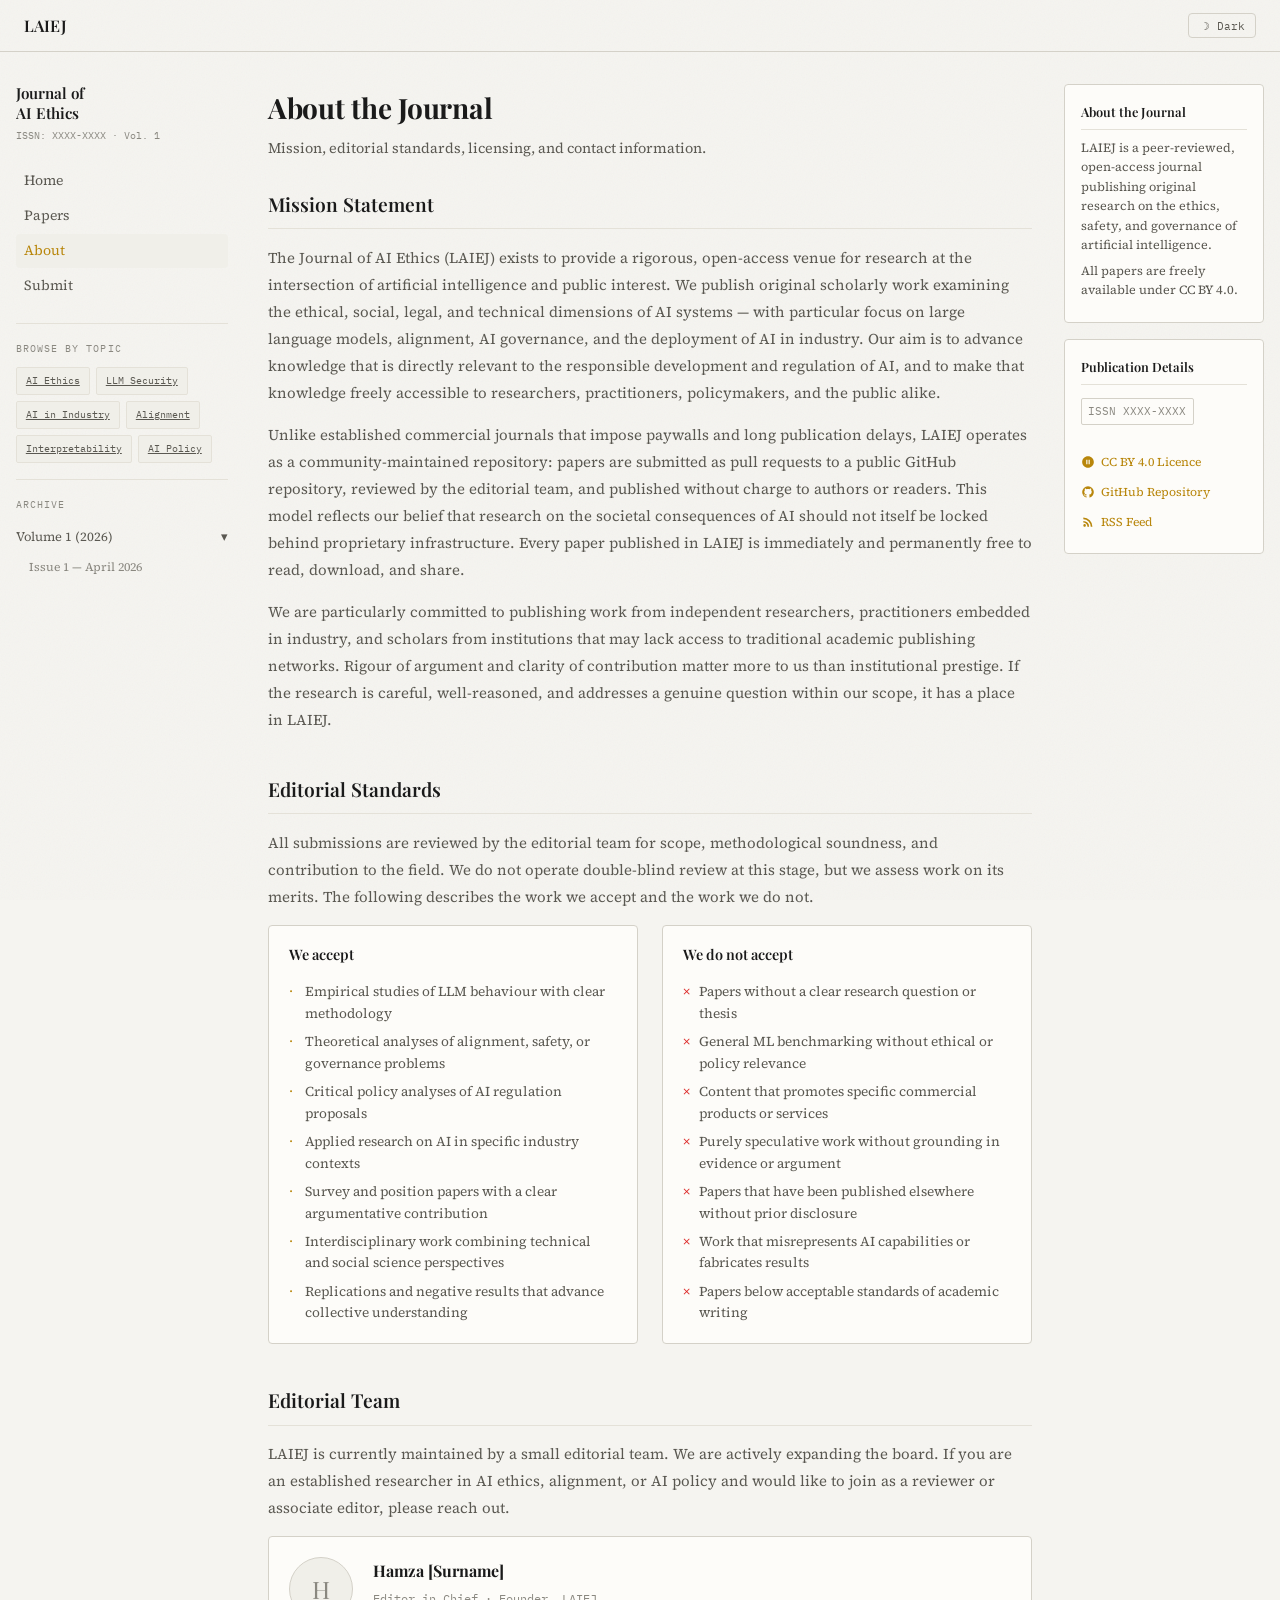
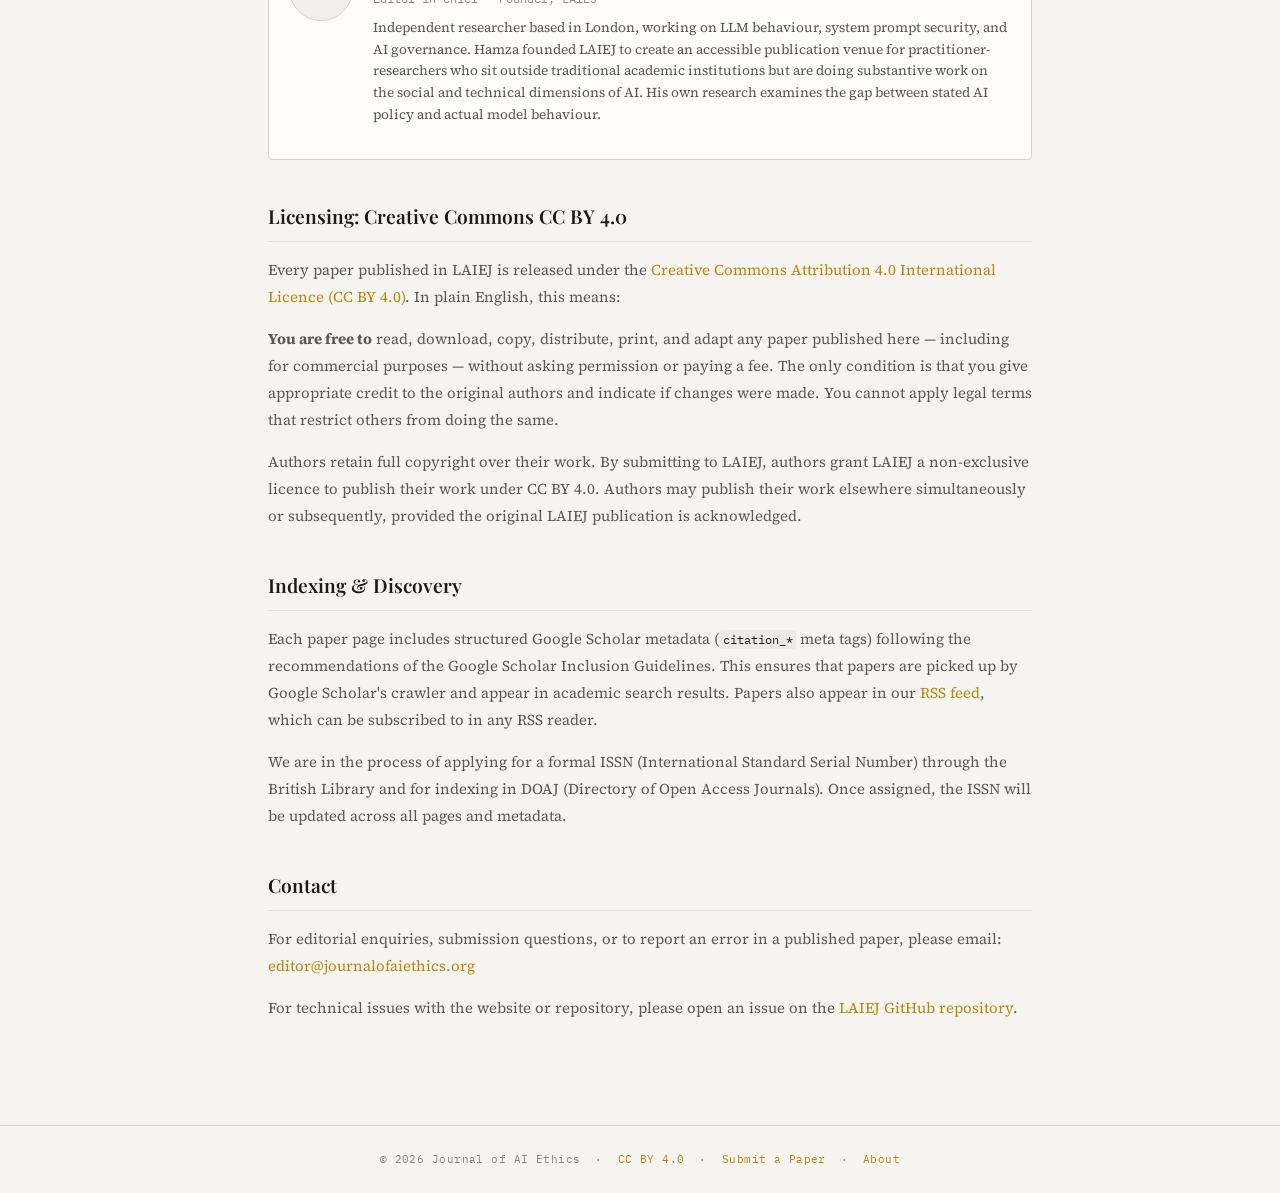
==== about.html @ b65eef6d "Launch Journal of AI Ethics static site Complete static website for the Journal of AI Ethics (JAIE) " ====
<!DOCTYPE html>
<html lang="en" data-theme="light">
<head>
  <meta charset="UTF-8">
  <meta name="viewport" content="width=device-width, initial-scale=1.0">
  <title>About — Journal of AI Ethics</title>
  <meta name="description" content="About the Journal of AI Ethics — mission, editorial standards, licensing, and how to contact us.">
  <meta name="robots" content="index, follow">
  <link rel="alternate" type="application/rss+xml" title="Journal of AI Ethics RSS Feed" href="feed.xml">
  <link rel="canonical" href="https://journalofaiethics.org/about.html">
  <link rel="stylesheet" href="styles.css">
  <script src="theme.js"></script>
</head>
<body>

  <!-- Top Navigation -->
  <nav class="top-nav" role="navigation" aria-label="Main navigation">
    <a href="index.html" class="top-nav__brand">LAIEJ</a>
    <div class="top-nav__actions">
      <button id="theme-toggle" class="btn-theme" aria-label="Switch theme">☽ Dark</button>
      <button id="hamburger-btn" class="btn-hamburger" aria-label="Open navigation" aria-expanded="false">☰</button>
    </div>
  </nav>

  <div id="sidebar-overlay" class="sidebar-overlay" aria-hidden="true"></div>

  <div class="site-wrapper">
    <div class="page-layout">

      <!-- Left Sidebar -->
      <aside id="left-sidebar" class="left-sidebar" aria-label="Journal navigation">
        <div class="sidebar-logo">
          <a href="index.html" class="sidebar-logo__name">Journal of<br>AI Ethics</a>
          <span class="sidebar-logo__sub">ISSN: XXXX-XXXX · Vol. 1</span>
        </div>

        <nav aria-label="Site pages">
          <ul class="sidebar-nav">
            <li><a href="index.html">Home</a></li>
            <li><a href="papers.html">Papers</a></li>
            <li><a href="about.html" class="active">About</a></li>
            <li><a href="submit.html">Submit</a></li>
          </ul>
        </nav>

        <hr class="sidebar-divider">

        <p class="sidebar-section-title">Browse by Topic</p>
        <div class="topic-tags">
          <a href="papers.html?tag=AI+Ethics" class="tag-btn">AI Ethics</a>
          <a href="papers.html?tag=LLM+Security" class="tag-btn">LLM Security</a>
          <a href="papers.html?tag=AI+in+Industry" class="tag-btn">AI in Industry</a>
          <a href="papers.html?tag=Alignment" class="tag-btn">Alignment</a>
          <a href="papers.html?tag=Interpretability" class="tag-btn">Interpretability</a>
          <a href="papers.html?tag=AI+Policy" class="tag-btn">AI Policy</a>
        </div>

        <hr class="sidebar-divider">

        <p class="sidebar-section-title">Archive</p>
        <ul class="archive-list">
          <li>
            <span class="archive-list__vol">Volume 1 (2026) <span>▾</span></span>
            <ul class="archive-list__issues">
              <li><a href="papers.html">Issue 1 — April 2026</a></li>
            </ul>
          </li>
        </ul>
      </aside>

      <!-- Main Content -->
      <main class="main-content" id="main-content">

        <h1 class="page-title">About the Journal</h1>
        <p class="page-subtitle">Mission, editorial standards, licensing, and contact information.</p>

        <!-- Mission -->
        <section class="about-section" aria-labelledby="mission-heading">
          <h2 id="mission-heading">Mission Statement</h2>
          <p>
            The Journal of AI Ethics (LAIEJ) exists to provide a rigorous, open-access venue for research at the intersection of artificial intelligence and public interest. We publish original scholarly work examining the ethical, social, legal, and technical dimensions of AI systems — with particular focus on large language models, alignment, AI governance, and the deployment of AI in industry. Our aim is to advance knowledge that is directly relevant to the responsible development and regulation of AI, and to make that knowledge freely accessible to researchers, practitioners, policymakers, and the public alike.
          </p>
          <p>
            Unlike established commercial journals that impose paywalls and long publication delays, LAIEJ operates as a community-maintained repository: papers are submitted as pull requests to a public GitHub repository, reviewed by the editorial team, and published without charge to authors or readers. This model reflects our belief that research on the societal consequences of AI should not itself be locked behind proprietary infrastructure. Every paper published in LAIEJ is immediately and permanently free to read, download, and share.
          </p>
          <p>
            We are particularly committed to publishing work from independent researchers, practitioners embedded in industry, and scholars from institutions that may lack access to traditional academic publishing networks. Rigour of argument and clarity of contribution matter more to us than institutional prestige. If the research is careful, well-reasoned, and addresses a genuine question within our scope, it has a place in LAIEJ.
          </p>
        </section>

        <!-- Editorial Standards -->
        <section class="about-section" aria-labelledby="standards-heading">
          <h2 id="standards-heading">Editorial Standards</h2>
          <p>All submissions are reviewed by the editorial team for scope, methodological soundness, and contribution to the field. We do not operate double-blind review at this stage, but we assess work on its merits. The following describes the work we accept and the work we do not.</p>
          <div class="two-columns">
            <div class="column-panel">
              <h3>We accept</h3>
              <ul>
                <li>Empirical studies of LLM behaviour with clear methodology</li>
                <li>Theoretical analyses of alignment, safety, or governance problems</li>
                <li>Critical policy analyses of AI regulation proposals</li>
                <li>Applied research on AI in specific industry contexts</li>
                <li>Survey and position papers with a clear argumentative contribution</li>
                <li>Interdisciplinary work combining technical and social science perspectives</li>
                <li>Replications and negative results that advance collective understanding</li>
              </ul>
            </div>
            <div class="column-panel column-panel--reject">
              <h3>We do not accept</h3>
              <ul>
                <li>Papers without a clear research question or thesis</li>
                <li>General ML benchmarking without ethical or policy relevance</li>
                <li>Content that promotes specific commercial products or services</li>
                <li>Purely speculative work without grounding in evidence or argument</li>
                <li>Papers that have been published elsewhere without prior disclosure</li>
                <li>Work that misrepresents AI capabilities or fabricates results</li>
                <li>Papers below acceptable standards of academic writing</li>
              </ul>
            </div>
          </div>
        </section>

        <!-- Editor in Chief -->
        <section class="about-section" aria-labelledby="editor-heading">
          <h2 id="editor-heading">Editorial Team</h2>
          <p>LAIEJ is currently maintained by a small editorial team. We are actively expanding the board. If you are an established researcher in AI ethics, alignment, or AI policy and would like to join as a reviewer or associate editor, please reach out.</p>
          <div class="editor-card">
            <div class="editor-avatar" aria-hidden="true">H</div>
            <div class="editor-info">
              <h3>Hamza [Surname]</h3>
              <div class="editor-title">Editor in Chief · Founder, LAIEJ</div>
              <p>
                Independent researcher based in London, working on LLM behaviour, system prompt security, and AI governance. Hamza founded LAIEJ to create an accessible publication venue for practitioner-researchers who sit outside traditional academic institutions but are doing substantive work on the social and technical dimensions of AI. His own research examines the gap between stated AI policy and actual model behaviour.
              </p>
            </div>
          </div>
        </section>

        <!-- Licensing -->
        <section class="about-section" aria-labelledby="license-heading">
          <h2 id="license-heading">Licensing: Creative Commons CC BY 4.0</h2>
          <p>
            Every paper published in LAIEJ is released under the <a href="https://creativecommons.org/licenses/by/4.0/" target="_blank" rel="noopener">Creative Commons Attribution 4.0 International Licence (CC BY 4.0)</a>. In plain English, this means:
          </p>
          <p>
            <strong>You are free to</strong> read, download, copy, distribute, print, and adapt any paper published here — including for commercial purposes — without asking permission or paying a fee. The only condition is that you give appropriate credit to the original authors and indicate if changes were made. You cannot apply legal terms that restrict others from doing the same.
          </p>
          <p>
            Authors retain full copyright over their work. By submitting to LAIEJ, authors grant LAIEJ a non-exclusive licence to publish their work under CC BY 4.0. Authors may publish their work elsewhere simultaneously or subsequently, provided the original LAIEJ publication is acknowledged.
          </p>
        </section>

        <!-- Indexing -->
        <section class="about-section" aria-labelledby="indexing-heading">
          <h2 id="indexing-heading">Indexing &amp; Discovery</h2>
          <p>
            Each paper page includes structured Google Scholar metadata (<code>citation_*</code> meta tags) following the recommendations of the Google Scholar Inclusion Guidelines. This ensures that papers are picked up by Google Scholar's crawler and appear in academic search results. Papers also appear in our <a href="feed.xml">RSS feed</a>, which can be subscribed to in any RSS reader.
          </p>
          <p>
            We are in the process of applying for a formal ISSN (International Standard Serial Number) through the British Library and for indexing in DOAJ (Directory of Open Access Journals). Once assigned, the ISSN will be updated across all pages and metadata.
          </p>
        </section>

        <!-- Contact -->
        <section class="about-section" aria-labelledby="contact-heading">
          <h2 id="contact-heading">Contact</h2>
          <p>
            For editorial enquiries, submission questions, or to report an error in a published paper, please email:
            <a href="mailto:editor@journalofaiethics.org">editor@journalofaiethics.org</a>
          </p>
          <p>
            For technical issues with the website or repository, please open an issue on the
            <a href="#" target="_blank" rel="noopener">LAIEJ GitHub repository</a>.
          </p>
        </section>

      </main>

      <!-- Right Sidebar -->
      <aside class="right-sidebar" aria-label="Journal information">

        <div class="sidebar-widget">
          <h2 class="sidebar-widget__title">About the Journal</h2>
          <p>LAIEJ is a peer-reviewed, open-access journal publishing original research on the ethics, safety, and governance of artificial intelligence.</p>
          <p>All papers are freely available under CC BY 4.0.</p>
        </div>

        <div class="sidebar-widget">
          <h2 class="sidebar-widget__title">Publication Details</h2>
          <span class="issn-badge">ISSN XXXX-XXXX</span>
          <br><br>
          <a href="https://creativecommons.org/licenses/by/4.0/" class="license-badge" target="_blank" rel="noopener">
            <svg width="14" height="14" viewBox="0 0 24 24" fill="currentColor" aria-hidden="true"><path d="M12 2C6.48 2 2 6.48 2 12s4.48 10 10 10 10-4.48 10-10S17.52 2 12 2zm-1 14H9V8h2v8zm4 0h-2V8h2v8z"/></svg>
            CC BY 4.0 Licence
          </a>
          <a href="#" class="github-link" target="_blank" rel="noopener">
            <svg width="14" height="14" viewBox="0 0 24 24" fill="currentColor" aria-hidden="true"><path d="M12 2A10 10 0 0 0 2 12c0 4.42 2.87 8.17 6.84 9.5.5.08.66-.23.66-.5v-1.69c-2.77.6-3.36-1.34-3.36-1.34-.46-1.16-1.11-1.47-1.11-1.47-.91-.62.07-.6.07-.6 1 .07 1.53 1.03 1.53 1.03.87 1.52 2.34 1.07 2.91.83.09-.65.35-1.09.63-1.34-2.22-.25-4.55-1.11-4.55-4.92 0-1.11.38-2 1.03-2.71-.1-.25-.45-1.29.1-2.64 0 0 .84-.27 2.75 1.02.79-.22 1.65-.33 2.5-.33.85 0 1.71.11 2.5.33 1.91-1.29 2.75-1.02 2.75-1.02.55 1.35.2 2.39.1 2.64.65.71 1.03 1.6 1.03 2.71 0 3.82-2.34 4.66-4.57 4.91.36.31.69.92.69 1.85V21c0 .27.16.59.67.5C19.14 20.16 22 16.42 22 12A10 10 0 0 0 12 2z"/></svg>
            GitHub Repository
          </a>
          <a href="feed.xml" class="rss-link">
            <svg width="14" height="14" viewBox="0 0 24 24" fill="currentColor" aria-hidden="true"><path d="M6.18 15.64a2.18 2.18 0 0 1 2.18 2.18C8.36 19.01 7.38 20 6.18 20C4.98 20 4 19.01 4 17.82a2.18 2.18 0 0 1 2.18-2.18M4 4.44A15.56 15.56 0 0 1 19.56 20h-2.83A12.73 12.73 0 0 0 4 7.27V4.44m0 5.66a9.9 9.9 0 0 1 9.9 9.9h-2.83A7.07 7.07 0 0 0 4 12.93V10.1z"/></svg>
            RSS Feed
          </a>
        </div>

      </aside>

    </div><!-- .page-layout -->
  </div><!-- .site-wrapper -->

  <footer class="site-footer">
    <div class="site-wrapper">
      &copy; 2026 Journal of AI Ethics &nbsp;·&nbsp;
      <a href="https://creativecommons.org/licenses/by/4.0/" target="_blank" rel="noopener">CC BY 4.0</a>
      &nbsp;·&nbsp;
      <a href="submit.html">Submit a Paper</a>
      &nbsp;·&nbsp;
      <a href="about.html">About</a>
    </div>
  </footer>

</body>
</html>
---- styles.css ----
/* ============================================================
   Journal of AI Ethics — styles.css
   ============================================================ */

/* --- Google Fonts --- */
@import url('https://fonts.googleapis.com/css2?family=Playfair+Display:ital,wght@0,400;0,600;0,700;1,400;1,600&family=Source+Serif+4:ital,opsz,wght@0,8..60,300;0,8..60,400;0,8..60,600;1,8..60,300;1,8..60,400&family=IBM+Plex+Mono:ital,wght@0,300;0,400;0,500;1,300&display=swap');

/* --- CSS Custom Properties --- */
:root {
  /* Light mode (default) */
  --bg:           #F5F4F0;
  --bg-card:      #FDFCF9;
  --bg-sidebar:   #F0EFE9;
  --bg-abstract:  #EDEBE4;
  --bg-code:      #ECEAE2;
  --text:         #1A1A1A;
  --text-muted:   #5A5851;
  --text-faint:   #8A8880;
  --border:       #D4D1C8;
  --border-light: #E4E1D8;
  --accent:       #B8860B;
  --accent-hover: #9A7009;
  --link:         #B8860B;
  --shadow:       rgba(0,0,0,0.07);

  /* Tag colours */
  --tag-ethics:          #92400E;
  --tag-ethics-bg:       #FEF3C7;
  --tag-security:        #1E40AF;
  --tag-security-bg:     #DBEAFE;
  --tag-alignment:       #5B21B6;
  --tag-alignment-bg:    #EDE9FE;
  --tag-industry:        #065F46;
  --tag-industry-bg:     #D1FAE5;
  --tag-interp:          #14532D;
  --tag-interp-bg:       #DCFCE7;
  --tag-policy:          #881337;
  --tag-policy-bg:       #FFE4E6;

  /* Layout */
  --sidebar-left:  220px;
  --sidebar-right: 200px;
  --gap:           2rem;
  --content-max:   760px;
  --radius:        4px;

  /* Typography */
  --font-serif:  'Source Serif 4', Georgia, 'Times New Roman', serif;
  --font-display: 'Playfair Display', Georgia, serif;
  --font-mono:   'IBM Plex Mono', 'Courier New', monospace;

  /* Noise texture (SVG data URI) */
  --noise: url("data:image/svg+xml,%3Csvg xmlns='http://www.w3.org/2000/svg' width='200' height='200'%3E%3Cfilter id='n'%3E%3CfeTurbulence type='fractalNoise' baseFrequency='0.75' numOctaves='4' stitchTiles='stitch'/%3E%3C/filter%3E%3Crect width='200' height='200' filter='url(%23n)' opacity='0.04'/%3E%3C/svg%3E");
}

[data-theme="dark"] {
  --bg:           #0B0F1A;
  --bg-card:      #131929;
  --bg-sidebar:   #0E1220;
  --bg-abstract:  #1A2035;
  --bg-code:      #1E2540;
  --text:         #E8E6E0;
  --text-muted:   #9E9C95;
  --text-faint:   #6E6C65;
  --border:       #2A3050;
  --border-light: #1E2540;
  --accent:       #D4A017;
  --accent-hover: #E8B520;
  --link:         #D4A017;
  --shadow:       rgba(0,0,0,0.35);

  --tag-ethics:          #FCD34D;
  --tag-ethics-bg:       #451A03;
  --tag-security:        #93C5FD;
  --tag-security-bg:     #1E3A5F;
  --tag-alignment:       #C4B5FD;
  --tag-alignment-bg:    #2E1065;
  --tag-industry:        #6EE7B7;
  --tag-industry-bg:     #064E3B;
  --tag-interp:          #86EFAC;
  --tag-interp-bg:       #052E16;
  --tag-policy:          #FDA4AF;
  --tag-policy-bg:       #4C0519;

  --noise: url("data:image/svg+xml,%3Csvg xmlns='http://www.w3.org/2000/svg' width='200' height='200'%3E%3Cfilter id='n'%3E%3CfeTurbulence type='fractalNoise' baseFrequency='0.75' numOctaves='4' stitchTiles='stitch'/%3E%3C/filter%3E%3Crect width='200' height='200' filter='url(%23n)' opacity='0.03'/%3E%3C/svg%3E");
}

/* --- Reset & Base --- */
*, *::before, *::after { box-sizing: border-box; margin: 0; padding: 0; }

html {
  font-size: 16px;
  scroll-behavior: smooth;
  -webkit-text-size-adjust: 100%;
}

body {
  font-family: var(--font-serif);
  background-color: var(--bg);
  background-image: var(--noise);
  background-attachment: fixed;
  color: var(--text);
  line-height: 1.7;
  min-height: 100vh;
  transition: background-color 0.25s ease, color 0.25s ease;
}

/* --- Top Navigation Bar --- */
.top-nav {
  position: sticky;
  top: 0;
  z-index: 100;
  background: var(--bg);
  background-image: var(--noise);
  border-bottom: 1px solid var(--border);
  padding: 0 1.5rem;
  height: 52px;
  display: flex;
  align-items: center;
  justify-content: space-between;
  gap: 1rem;
}

.top-nav__brand {
  font-family: var(--font-display);
  font-size: 1rem;
  font-weight: 600;
  letter-spacing: 0.01em;
  color: var(--text);
  text-decoration: none;
  white-space: nowrap;
}

.top-nav__actions {
  display: flex;
  align-items: center;
  gap: 0.75rem;
}

.btn-theme {
  font-family: var(--font-mono);
  font-size: 0.7rem;
  color: var(--text-muted);
  background: none;
  border: 1px solid var(--border);
  border-radius: var(--radius);
  padding: 0.3rem 0.65rem;
  cursor: pointer;
  transition: color 0.2s, border-color 0.2s;
  white-space: nowrap;
}
.btn-theme:hover { color: var(--accent); border-color: var(--accent); }

.btn-hamburger {
  display: none;
  background: none;
  border: 1px solid var(--border);
  border-radius: var(--radius);
  padding: 0.3rem 0.55rem;
  cursor: pointer;
  color: var(--text-muted);
  font-size: 1rem;
  line-height: 1;
}
.btn-hamburger:hover { color: var(--accent); border-color: var(--accent); }

/* --- Page Layout --- */
.site-wrapper {
  max-width: 1280px;
  margin: 0 auto;
  padding: 0 1rem;
}

.page-layout {
  display: grid;
  grid-template-columns: var(--sidebar-left) 1fr var(--sidebar-right);
  grid-template-areas: "left-sidebar main right-sidebar";
  gap: var(--gap);
  padding: 2rem 0 4rem;
  align-items: start;
}

/* --- Left Sidebar --- */
.left-sidebar {
  grid-area: left-sidebar;
  position: sticky;
  top: 72px;
  max-height: calc(100vh - 80px);
  overflow-y: auto;
  padding-right: 0.5rem;
  scrollbar-width: thin;
  scrollbar-color: var(--border) transparent;
}

.sidebar-logo {
  margin-bottom: 1.25rem;
}
.sidebar-logo__name {
  font-family: var(--font-display);
  font-size: 0.95rem;
  font-weight: 600;
  line-height: 1.3;
  color: var(--text);
  text-decoration: none;
  display: block;
}
.sidebar-logo__name:hover { color: var(--accent); }
.sidebar-logo__sub {
  font-family: var(--font-mono);
  font-size: 0.65rem;
  color: var(--text-faint);
  margin-top: 0.2rem;
  display: block;
}

.sidebar-nav {
  list-style: none;
  margin-bottom: 1.25rem;
}
.sidebar-nav li + li { margin-top: 0.1rem; }
.sidebar-nav a {
  display: block;
  font-family: var(--font-serif);
  font-size: 0.875rem;
  color: var(--text-muted);
  text-decoration: none;
  padding: 0.3rem 0.5rem;
  border-radius: var(--radius);
  transition: background 0.15s, color 0.15s;
}
.sidebar-nav a:hover,
.sidebar-nav a.active {
  background: var(--bg-sidebar);
  color: var(--accent);
}

.sidebar-divider {
  border: none;
  border-top: 1px solid var(--border-light);
  margin: 1rem 0;
}

.sidebar-section-title {
  font-family: var(--font-mono);
  font-size: 0.65rem;
  letter-spacing: 0.1em;
  text-transform: uppercase;
  color: var(--text-faint);
  margin-bottom: 0.6rem;
}

.topic-tags {
  display: flex;
  flex-wrap: wrap;
  gap: 0.4rem;
  margin-bottom: 0.5rem;
}

.tag-btn {
  font-family: var(--font-mono);
  font-size: 0.65rem;
  padding: 0.25rem 0.55rem;
  border-radius: 2px;
  border: none;
  cursor: pointer;
  font-weight: 400;
  transition: opacity 0.15s, transform 0.1s;
  background: var(--bg-sidebar);
  color: var(--text-muted);
  border: 1px solid var(--border-light);
}
.tag-btn:hover { opacity: 0.8; }
.tag-btn.active { border-color: var(--accent); color: var(--accent); background: transparent; }

.archive-list {
  list-style: none;
  font-size: 0.8rem;
}
.archive-list li + li { margin-top: 0.3rem; }
.archive-list__vol {
  font-family: var(--font-serif);
  color: var(--text-muted);
  font-size: 0.8rem;
  cursor: pointer;
  display: flex;
  justify-content: space-between;
  align-items: center;
  padding: 0.2rem 0;
}
.archive-list__vol:hover { color: var(--accent); }
.archive-list__issues {
  list-style: none;
  padding-left: 0.8rem;
  margin-top: 0.3rem;
}
.archive-list__issues a {
  font-size: 0.75rem;
  color: var(--text-faint);
  text-decoration: none;
}
.archive-list__issues a:hover { color: var(--accent); }

/* --- Main Content --- */
.main-content {
  grid-area: main;
  min-width: 0;
}

/* --- Right Sidebar --- */
.right-sidebar {
  grid-area: right-sidebar;
  position: sticky;
  top: 72px;
  max-height: calc(100vh - 80px);
  overflow-y: auto;
  font-size: 0.8rem;
  scrollbar-width: thin;
}

.sidebar-widget {
  background: var(--bg-card);
  border: 1px solid var(--border);
  border-radius: var(--radius);
  padding: 1rem;
  margin-bottom: 1rem;
}
.sidebar-widget__title {
  font-family: var(--font-display);
  font-size: 0.8rem;
  font-weight: 600;
  color: var(--text);
  margin-bottom: 0.5rem;
  padding-bottom: 0.4rem;
  border-bottom: 1px solid var(--border-light);
}
.sidebar-widget p {
  color: var(--text-muted);
  line-height: 1.55;
  margin-bottom: 0.4rem;
  font-size: 0.78rem;
}
.sidebar-widget a {
  color: var(--link);
  text-decoration: none;
}
.sidebar-widget a:hover { text-decoration: underline; }

.issn-badge {
  font-family: var(--font-mono);
  font-size: 0.7rem;
  color: var(--text-faint);
  border: 1px solid var(--border);
  border-radius: 2px;
  padding: 0.2rem 0.4rem;
  display: inline-block;
  margin-top: 0.3rem;
}

.license-badge,
.github-link,
.rss-link {
  display: flex;
  align-items: center;
  gap: 0.4rem;
  font-size: 0.75rem;
  color: var(--text-muted);
  text-decoration: none;
  padding: 0.3rem 0;
  transition: color 0.15s;
}
.license-badge:hover,
.github-link:hover,
.rss-link:hover { color: var(--accent); }

/* --- Masthead --- */
.masthead {
  text-align: center;
  padding: 2.5rem 0 2rem;
  border-bottom: 1px solid var(--border);
  margin-bottom: 2rem;
}
.masthead__title {
  font-family: var(--font-display);
  font-size: clamp(1.8rem, 4vw, 2.8rem);
  font-weight: 700;
  letter-spacing: -0.01em;
  line-height: 1.15;
  color: var(--text);
  margin-bottom: 0.5rem;
}
.masthead__subtitle {
  font-family: var(--font-mono);
  font-size: 0.75rem;
  color: var(--text-faint);
  letter-spacing: 0.06em;
  margin-bottom: 0.75rem;
}
.masthead__rule {
  border: none;
  border-top: 1.5px solid var(--border);
  width: 80px;
  margin: 0.75rem auto 0;
}
.masthead__meta {
  font-family: var(--font-mono);
  font-size: 0.7rem;
  color: var(--text-faint);
  letter-spacing: 0.08em;
  text-transform: uppercase;
}

/* --- Tabs --- */
.tabs {
  display: flex;
  gap: 0;
  border-bottom: 1px solid var(--border);
  margin-bottom: 1.75rem;
}
.tab-btn {
  font-family: var(--font-serif);
  font-size: 0.875rem;
  color: var(--text-muted);
  background: none;
  border: none;
  border-bottom: 2px solid transparent;
  padding: 0.6rem 1.1rem;
  cursor: pointer;
  margin-bottom: -1px;
  transition: color 0.15s, border-color 0.15s;
}
.tab-btn:hover { color: var(--text); }
.tab-btn.active {
  color: var(--accent);
  border-bottom-color: var(--accent);
  font-weight: 600;
}

.tab-panel { display: none; }
.tab-panel.active { display: block; }

/* --- Paper Card --- */
.paper-card {
  background: var(--bg-card);
  border: 1px solid var(--border);
  border-radius: var(--radius);
  padding: 1.25rem 1.4rem 1.25rem 1.25rem;
  margin-bottom: 1.25rem;
  border-left-width: 3px;
  transition: box-shadow 0.2s, transform 0.15s;
  position: relative;
}
.paper-card:hover {
  box-shadow: 0 3px 16px var(--shadow);
  transform: translateY(-1px);
}

/* Left border colours per primary tag */
.paper-card[data-primary-tag="LLM Security"] { border-left-color: var(--tag-security); }
.paper-card[data-primary-tag="AI Ethics"]    { border-left-color: var(--tag-ethics); }
.paper-card[data-primary-tag="Alignment"]    { border-left-color: var(--tag-alignment); }
.paper-card[data-primary-tag="AI in Industry"] { border-left-color: var(--tag-industry); }
.paper-card[data-primary-tag="Interpretability"] { border-left-color: var(--tag-interp); }
.paper-card[data-primary-tag="AI Policy"]    { border-left-color: var(--tag-policy); }

.paper-card__ref {
  font-family: var(--font-mono);
  font-size: 0.65rem;
  color: var(--text-faint);
  letter-spacing: 0.04em;
  margin-bottom: 0.35rem;
}
.paper-card__title {
  font-family: var(--font-display);
  font-size: 1.125rem;
  font-weight: 600;
  line-height: 1.3;
  margin-bottom: 0.35rem;
}
.paper-card__title a {
  color: var(--text);
  text-decoration: none;
}
.paper-card__title a:hover { color: var(--accent); }

.paper-card__byline {
  font-size: 0.8rem;
  color: var(--text-muted);
  margin-bottom: 0.6rem;
}
.paper-card__byline span + span::before {
  content: " · ";
  color: var(--text-faint);
}

.paper-card__abstract {
  font-size: 0.875rem;
  color: var(--text-muted);
  line-height: 1.6;
  margin-bottom: 0.75rem;
  display: -webkit-box;
  -webkit-line-clamp: 3;
  -webkit-box-orient: vertical;
  overflow: hidden;
}

.paper-card__tags {
  display: flex;
  flex-wrap: wrap;
  gap: 0.35rem;
  margin-bottom: 0.75rem;
}

.paper-card__footer {
  display: flex;
  justify-content: space-between;
  align-items: center;
  border-top: 1px solid var(--border-light);
  padding-top: 0.6rem;
  margin-top: 0.1rem;
}
.paper-card__read {
  font-size: 0.8rem;
  color: var(--link);
  text-decoration: none;
  font-family: var(--font-serif);
}
.paper-card__read:hover { text-decoration: underline; }

.paper-card__pdf {
  font-family: var(--font-mono);
  font-size: 0.68rem;
  color: var(--text-faint);
  text-decoration: none;
  letter-spacing: 0.03em;
  transition: color 0.15s;
}
.paper-card__pdf:hover { color: var(--accent); }

/* --- Tag Pills --- */
.tag-pill {
  display: inline-block;
  font-family: var(--font-mono);
  font-size: 0.62rem;
  padding: 0.2rem 0.5rem;
  border-radius: 2px;
  letter-spacing: 0.04em;
  font-weight: 400;
  white-space: nowrap;
}
.tag-pill--ethics       { color: var(--tag-ethics);    background: var(--tag-ethics-bg); }
.tag-pill--llm-security { color: var(--tag-security);  background: var(--tag-security-bg); }
.tag-pill--alignment    { color: var(--tag-alignment); background: var(--tag-alignment-bg); }
.tag-pill--ai-in-industry { color: var(--tag-industry); background: var(--tag-industry-bg); }
.tag-pill--interpretability { color: var(--tag-interp); background: var(--tag-interp-bg); }
.tag-pill--ai-policy    { color: var(--tag-policy);    background: var(--tag-policy-bg); }

/* --- Paper Listing Controls --- */
.papers-controls {
  display: flex;
  flex-wrap: wrap;
  gap: 0.75rem;
  align-items: center;
  margin-bottom: 1.5rem;
}
.search-input {
  flex: 1;
  min-width: 200px;
  font-family: var(--font-mono);
  font-size: 0.8rem;
  background: var(--bg-card);
  border: 1px solid var(--border);
  border-radius: var(--radius);
  padding: 0.45rem 0.75rem;
  color: var(--text);
  outline: none;
  transition: border-color 0.15s;
}
.search-input::placeholder { color: var(--text-faint); }
.search-input:focus { border-color: var(--accent); }

.sort-select {
  font-family: var(--font-mono);
  font-size: 0.75rem;
  background: var(--bg-card);
  border: 1px solid var(--border);
  border-radius: var(--radius);
  padding: 0.45rem 0.65rem;
  color: var(--text-muted);
  cursor: pointer;
  outline: none;
}
.sort-select:focus { border-color: var(--accent); }

.filter-tags {
  display: flex;
  flex-wrap: wrap;
  gap: 0.4rem;
  margin-bottom: 1.25rem;
}

/* --- Paper Page Typography --- */
.paper-page .main-content {
  max-width: var(--content-max);
}

.breadcrumb {
  font-family: var(--font-mono);
  font-size: 0.7rem;
  color: var(--text-faint);
  margin-bottom: 1.5rem;
  display: flex;
  align-items: center;
  gap: 0.4rem;
  flex-wrap: wrap;
}
.breadcrumb a {
  color: var(--link);
  text-decoration: none;
}
.breadcrumb a:hover { text-decoration: underline; }
.breadcrumb__sep { color: var(--text-faint); }

.paper-header { margin-bottom: 2rem; }

.paper-ref {
  font-family: var(--font-mono);
  font-size: 0.72rem;
  color: var(--text-faint);
  letter-spacing: 0.05em;
  margin-bottom: 0.75rem;
  display: block;
}

.paper-title {
  font-family: var(--font-display);
  font-size: clamp(1.5rem, 3.5vw, 2.1rem);
  font-weight: 700;
  line-height: 1.2;
  letter-spacing: -0.01em;
  color: var(--text);
  margin-bottom: 0.9rem;
}

.paper-meta {
  font-size: 0.875rem;
  color: var(--text-muted);
  margin-bottom: 0.9rem;
  display: flex;
  flex-wrap: wrap;
  gap: 0.3rem;
}
.paper-meta span + span::before {
  content: " | ";
  color: var(--text-faint);
}

.paper-actions {
  display: flex;
  gap: 0.75rem;
  flex-wrap: wrap;
  margin-top: 1.1rem;
}

.btn-primary {
  font-family: var(--font-mono);
  font-size: 0.75rem;
  background: var(--accent);
  color: #fff;
  border: none;
  border-radius: var(--radius);
  padding: 0.55rem 1rem;
  cursor: pointer;
  text-decoration: none;
  display: inline-flex;
  align-items: center;
  gap: 0.4rem;
  transition: background 0.15s;
  letter-spacing: 0.03em;
}
.btn-primary:hover { background: var(--accent-hover); }

.btn-secondary {
  font-family: var(--font-mono);
  font-size: 0.75rem;
  background: transparent;
  color: var(--accent);
  border: 1px solid var(--accent);
  border-radius: var(--radius);
  padding: 0.55rem 1rem;
  cursor: pointer;
  display: inline-flex;
  align-items: center;
  gap: 0.4rem;
  transition: background 0.15s, color 0.15s;
  letter-spacing: 0.03em;
  position: relative;
}
.btn-secondary:hover { background: var(--accent); color: #fff; }

.copy-confirm {
  position: absolute;
  top: -26px;
  left: 50%;
  transform: translateX(-50%);
  background: var(--text);
  color: var(--bg);
  font-size: 0.65rem;
  padding: 0.2rem 0.5rem;
  border-radius: 3px;
  white-space: nowrap;
  opacity: 0;
  pointer-events: none;
  transition: opacity 0.2s;
}
.copy-confirm.show { opacity: 1; }

/* --- Abstract Block --- */
.abstract-block {
  background: var(--bg-abstract);
  border-left: 3px solid var(--accent);
  border-radius: 0 var(--radius) var(--radius) 0;
  padding: 1.25rem 1.4rem;
  margin-bottom: 2rem;
}
.abstract-label {
  font-family: var(--font-mono);
  font-size: 0.65rem;
  letter-spacing: 0.14em;
  text-transform: uppercase;
  color: var(--accent);
  margin-bottom: 0.6rem;
  display: block;
  font-variant: small-caps;
}
.abstract-text {
  font-size: 0.9rem;
  line-height: 1.75;
  color: var(--text-muted);
  font-style: italic;
}

.keywords {
  display: flex;
  flex-wrap: wrap;
  gap: 0.4rem;
  margin-top: 0.9rem;
  align-items: center;
}
.keywords__label {
  font-family: var(--font-mono);
  font-size: 0.65rem;
  color: var(--text-faint);
  letter-spacing: 0.06em;
  text-transform: uppercase;
}
.keyword-pill {
  font-family: var(--font-mono);
  font-size: 0.65rem;
  background: var(--bg-code);
  color: var(--text-muted);
  border-radius: 2px;
  padding: 0.18rem 0.5rem;
  border: 1px solid var(--border);
}

/* --- Paper Body --- */
.paper-body {
  font-family: var(--font-serif);
  font-size: 1rem;
  line-height: 1.85;
  color: var(--text);
  text-align: justify;
  hyphens: auto;
  max-width: var(--content-max);
  counter-reset: footnote;
}
.paper-body p {
  margin-bottom: 1.15em;
}
.paper-body p + p {
  text-indent: 1.5em;
}
.paper-body p:first-child,
.paper-body h2 + p,
.paper-body h3 + p { text-indent: 0; }

.paper-body h2 {
  font-family: var(--font-display);
  font-size: 1.25rem;
  font-weight: 600;
  margin: 2rem 0 0.75rem;
  padding-top: 1rem;
  border-top: 1px solid var(--border-light);
  color: var(--text);
}
.paper-body h3 {
  font-family: var(--font-display);
  font-size: 1.05rem;
  font-weight: 600;
  margin: 1.5rem 0 0.5rem;
  color: var(--text);
  font-style: italic;
}
.paper-body blockquote {
  border-left: 2px solid var(--border);
  padding: 0.5rem 1rem;
  color: var(--text-muted);
  font-style: italic;
  margin: 1.25rem 0;
}

figure {
  text-align: center;
  margin: 2rem 0;
}
figcaption {
  font-style: italic;
  font-size: 0.8rem;
  color: var(--text-muted);
  margin-top: 0.5rem;
}

.paper-body table {
  width: 100%;
  border-collapse: collapse;
  font-size: 0.875rem;
  margin: 1.5rem 0;
}
.paper-body th {
  border-bottom: 2px solid var(--border);
  padding: 0.5rem;
  text-align: left;
  font-family: var(--font-display);
  font-size: 0.875rem;
}
.paper-body td {
  border-bottom: 1px solid var(--border-light);
  padding: 0.5rem;
  vertical-align: top;
}

/* Footnotes */
.footnotes-section {
  border-top: 1px solid var(--border);
  padding-top: 1.25rem;
  margin-top: 2.5rem;
}
.footnotes-section ol {
  font-size: 0.8rem;
  color: var(--text-muted);
  padding-left: 1.25rem;
  line-height: 1.55;
}
.footnotes-section li { margin-bottom: 0.4rem; }
sup {
  font-size: 0.65em;
  vertical-align: super;
  line-height: 0;
}
sup a {
  color: var(--link);
  text-decoration: none;
}
sup a:hover { text-decoration: underline; }

/* References */
.references-section {
  margin-top: 2.5rem;
}
.references-section h2 {
  font-family: var(--font-display);
  font-size: 1.1rem;
  font-weight: 600;
  margin-bottom: 1rem;
  padding-bottom: 0.5rem;
  border-bottom: 1px solid var(--border);
}
.reference-list {
  list-style: none;
  counter-reset: ref;
}
.reference-list li {
  display: flex;
  gap: 0.75rem;
  font-size: 0.8rem;
  color: var(--text-muted);
  line-height: 1.55;
  margin-bottom: 0.65rem;
  counter-increment: ref;
}
.reference-list li::before {
  content: "[" counter(ref) "]";
  font-family: var(--font-mono);
  font-size: 0.68rem;
  color: var(--text-faint);
  min-width: 2rem;
  padding-top: 0.1rem;
  flex-shrink: 0;
}

/* --- Citation Box --- */
.citation-box {
  border: 1px solid var(--border);
  border-radius: var(--radius);
  padding: 1.25rem;
  margin-top: 2.5rem;
  background: var(--bg-card);
}
.citation-box__title {
  font-family: var(--font-display);
  font-size: 0.9rem;
  font-weight: 600;
  color: var(--text);
  margin-bottom: 0.75rem;
  padding-bottom: 0.5rem;
  border-bottom: 1px solid var(--border-light);
}
.citation-pre {
  font-family: var(--font-mono);
  font-size: 0.75rem;
  color: var(--text-muted);
  background: var(--bg-code);
  border: 1px solid var(--border-light);
  border-radius: var(--radius);
  padding: 0.9rem 1rem;
  white-space: pre-wrap;
  word-break: break-word;
  line-height: 1.6;
  margin-bottom: 0.75rem;
}
.citation-box .btn-secondary { font-size: 0.72rem; }

/* --- Code Blocks --- */
pre {
  background: var(--bg-code);
  border: 1px solid var(--border);
  border-radius: var(--radius);
  padding: 1rem 1.25rem;
  overflow-x: auto;
  margin: 1.25rem 0;
  font-family: var(--font-mono);
  font-size: 0.8rem;
  line-height: 1.6;
  color: var(--text);
}
code {
  font-family: var(--font-mono);
  font-size: 0.82em;
  background: var(--bg-code);
  padding: 0.1em 0.3em;
  border-radius: 2px;
  color: var(--text);
}
pre code {
  background: none;
  padding: 0;
  font-size: inherit;
}

/* --- Page Headings --- */
.page-title {
  font-family: var(--font-display);
  font-size: 1.75rem;
  font-weight: 700;
  color: var(--text);
  margin-bottom: 0.4rem;
  letter-spacing: -0.01em;
}
.page-subtitle {
  font-size: 0.9rem;
  color: var(--text-muted);
  margin-bottom: 1.75rem;
  line-height: 1.5;
}

/* --- About Page --- */
.about-section {
  margin-bottom: 2.5rem;
}
.about-section h2 {
  font-family: var(--font-display);
  font-size: 1.2rem;
  font-weight: 600;
  color: var(--text);
  margin-bottom: 0.9rem;
  padding-bottom: 0.5rem;
  border-bottom: 1px solid var(--border-light);
}
.about-section p {
  font-size: 0.9375rem;
  line-height: 1.8;
  color: var(--text-muted);
  margin-bottom: 1em;
}
.about-section a { color: var(--link); text-decoration: none; }
.about-section a:hover { text-decoration: underline; }

.two-columns {
  display: grid;
  grid-template-columns: 1fr 1fr;
  gap: 1.5rem;
}
.column-panel {
  background: var(--bg-card);
  border: 1px solid var(--border);
  border-radius: var(--radius);
  padding: 1rem 1.25rem;
}
.column-panel h3 {
  font-family: var(--font-display);
  font-size: 0.9rem;
  font-weight: 600;
  margin-bottom: 0.75rem;
  color: var(--text);
}
.column-panel ul {
  list-style: none;
  font-size: 0.85rem;
  color: var(--text-muted);
  line-height: 1.6;
}
.column-panel ul li {
  padding: 0.2rem 0;
  padding-left: 1rem;
  position: relative;
}
.column-panel ul li::before {
  content: "·";
  position: absolute;
  left: 0;
  color: var(--accent);
}
.column-panel--reject ul li::before { color: #DC2626; content: "×"; }

.editor-card {
  display: flex;
  gap: 1.25rem;
  background: var(--bg-card);
  border: 1px solid var(--border);
  border-radius: var(--radius);
  padding: 1.25rem;
  margin-top: 0.75rem;
}
.editor-avatar {
  width: 64px;
  height: 64px;
  border-radius: 50%;
  background: var(--bg-sidebar);
  border: 1px solid var(--border);
  display: flex;
  align-items: center;
  justify-content: center;
  font-size: 1.5rem;
  flex-shrink: 0;
  font-family: var(--font-display);
  color: var(--text-faint);
}
.editor-info h3 {
  font-family: var(--font-display);
  font-size: 1rem;
  margin-bottom: 0.2rem;
}
.editor-info .editor-title {
  font-size: 0.78rem;
  color: var(--text-faint);
  font-family: var(--font-mono);
  margin-bottom: 0.5rem;
}
.editor-info p { font-size: 0.85rem; color: var(--text-muted); line-height: 1.6; }

/* --- Submit Page --- */
.submit-section {
  margin-bottom: 2.5rem;
}
.submit-section h2 {
  font-family: var(--font-display);
  font-size: 1.2rem;
  font-weight: 600;
  color: var(--text);
  margin-bottom: 0.9rem;
  padding-bottom: 0.5rem;
  border-bottom: 1px solid var(--border-light);
}

.steps-list {
  list-style: none;
  counter-reset: step;
}
.steps-list li {
  counter-increment: step;
  display: flex;
  gap: 1.25rem;
  margin-bottom: 1.5rem;
  align-items: flex-start;
}
.step-num {
  width: 32px;
  height: 32px;
  border-radius: 50%;
  background: var(--bg-code);
  border: 1px solid var(--border);
  display: flex;
  align-items: center;
  justify-content: center;
  font-family: var(--font-mono);
  font-size: 0.8rem;
  font-weight: 500;
  color: var(--accent);
  flex-shrink: 0;
  margin-top: 0.1rem;
}
.step-body h3 {
  font-family: var(--font-display);
  font-size: 0.975rem;
  font-weight: 600;
  margin-bottom: 0.35rem;
  color: var(--text);
}
.step-body p {
  font-size: 0.875rem;
  color: var(--text-muted);
  line-height: 1.65;
}

.checklist-panel {
  background: var(--bg-card);
  border: 1px solid var(--border);
  border-radius: var(--radius);
  padding: 1.5rem;
  margin-top: 0.75rem;
}
.checklist-group { margin-bottom: 1.25rem; }
.checklist-group:last-child { margin-bottom: 0; }
.checklist-group h3 {
  font-family: var(--font-mono);
  font-size: 0.68rem;
  letter-spacing: 0.1em;
  text-transform: uppercase;
  color: var(--text-faint);
  margin-bottom: 0.65rem;
  padding-bottom: 0.4rem;
  border-bottom: 1px solid var(--border-light);
}
.checklist-item {
  display: flex;
  align-items: flex-start;
  gap: 0.6rem;
  margin-bottom: 0.4rem;
  font-size: 0.875rem;
  color: var(--text-muted);
  line-height: 1.5;
}
.check-icon {
  width: 16px;
  height: 16px;
  border: 1.5px solid var(--border);
  border-radius: 2px;
  flex-shrink: 0;
  margin-top: 2px;
  display: flex;
  align-items: center;
  justify-content: center;
  color: var(--text-faint);
  font-size: 0.6rem;
}

.callout-amber {
  background: #FEFCE8;
  border: 1px solid #FCD34D;
  border-left: 3px solid #D97706;
  border-radius: var(--radius);
  padding: 1rem 1.25rem;
  font-size: 0.875rem;
  color: #78350F;
  line-height: 1.6;
  margin-top: 1.25rem;
}
[data-theme="dark"] .callout-amber {
  background: #1C1505;
  border-color: #854D0E;
  border-left-color: #D97706;
  color: #FCD34D;
}

.code-block-wrapper {
  position: relative;
  margin: 1rem 0;
}
.code-block-wrapper pre {
  margin: 0;
}
.btn-download-template {
  margin-top: 0.75rem;
}

.scope-grid {
  display: grid;
  grid-template-columns: 1fr 1fr;
  gap: 1rem;
  margin-top: 0.75rem;
}
.scope-panel {
  background: var(--bg-card);
  border: 1px solid var(--border);
  border-radius: var(--radius);
  padding: 1rem 1.25rem;
}
.scope-panel h3 {
  font-family: var(--font-mono);
  font-size: 0.7rem;
  letter-spacing: 0.08em;
  text-transform: uppercase;
  margin-bottom: 0.65rem;
}
.scope-panel--in h3 { color: #065F46; }
.scope-panel--out h3 { color: #991B1B; }
[data-theme="dark"] .scope-panel--in h3  { color: var(--tag-industry); }
[data-theme="dark"] .scope-panel--out h3 { color: #FCA5A5; }
.scope-panel ul {
  list-style: none;
  font-size: 0.82rem;
  color: var(--text-muted);
  line-height: 1.55;
}
.scope-panel ul li {
  padding: 0.2rem 0 0.2rem 1rem;
  position: relative;
}
.scope-panel--in ul li::before  { content: "✓"; position: absolute; left: 0; color: #16A34A; font-size: 0.7rem; }
.scope-panel--out ul li::before { content: "✗"; position: absolute; left: 0; color: #DC2626; font-size: 0.7rem; }

/* --- Footer --- */
.site-footer {
  border-top: 1px solid var(--border);
  padding: 1.5rem 0;
  margin-top: auto;
  text-align: center;
  font-family: var(--font-mono);
  font-size: 0.68rem;
  color: var(--text-faint);
  letter-spacing: 0.04em;
}
.site-footer a { color: var(--link); text-decoration: none; }
.site-footer a:hover { text-decoration: underline; }

/* ============================================================
   MOBILE RESPONSIVE
   ============================================================ */
@media (max-width: 960px) {
  .page-layout {
    grid-template-columns: 1fr;
    grid-template-areas:
      "main"
      "right-sidebar";
  }

  .left-sidebar {
    display: none;
    position: fixed;
    top: 52px;
    left: 0;
    width: 280px;
    max-height: calc(100vh - 52px);
    background: var(--bg);
    background-image: var(--noise);
    border-right: 1px solid var(--border);
    z-index: 90;
    padding: 1.25rem;
    overflow-y: auto;
    box-shadow: 4px 0 20px var(--shadow);
  }
  .left-sidebar.open { display: block; }

  .right-sidebar {
    position: static;
    max-height: none;
    display: grid;
    grid-template-columns: repeat(auto-fit, minmax(180px, 1fr));
    gap: 1rem;
    padding-top: 0;
  }
  .right-sidebar .sidebar-widget { margin-bottom: 0; }

  .btn-hamburger { display: flex; align-items: center; }

  .two-columns,
  .scope-grid {
    grid-template-columns: 1fr;
  }

  .paper-actions {
    flex-direction: column;
  }
  .paper-actions .btn-primary,
  .paper-actions .btn-secondary {
    width: 100%;
    justify-content: center;
  }
}

@media (max-width: 600px) {
  .masthead__title { font-size: 1.5rem; }
  .page-title { font-size: 1.35rem; }
  .right-sidebar { grid-template-columns: 1fr; }
  .papers-controls { flex-direction: column; }
  .search-input { min-width: 100%; }
  .editor-card { flex-direction: column; }
}

/* --- Overlay for mobile sidebar --- */
.sidebar-overlay {
  display: none;
  position: fixed;
  inset: 52px 0 0;
  background: rgba(0,0,0,0.4);
  z-index: 80;
}
.sidebar-overlay.open { display: block; }

/* --- Utility --- */
.visually-hidden {
  position: absolute;
  width: 1px;
  height: 1px;
  overflow: hidden;
  clip: rect(0,0,0,0);
  white-space: nowrap;
}
.no-results {
  font-family: var(--font-mono);
  font-size: 0.8rem;
  color: var(--text-faint);
  padding: 2rem;
  text-align: center;
  border: 1px dashed var(--border);
  border-radius: var(--radius);
  display: none;
}
.no-results.show { display: block; }
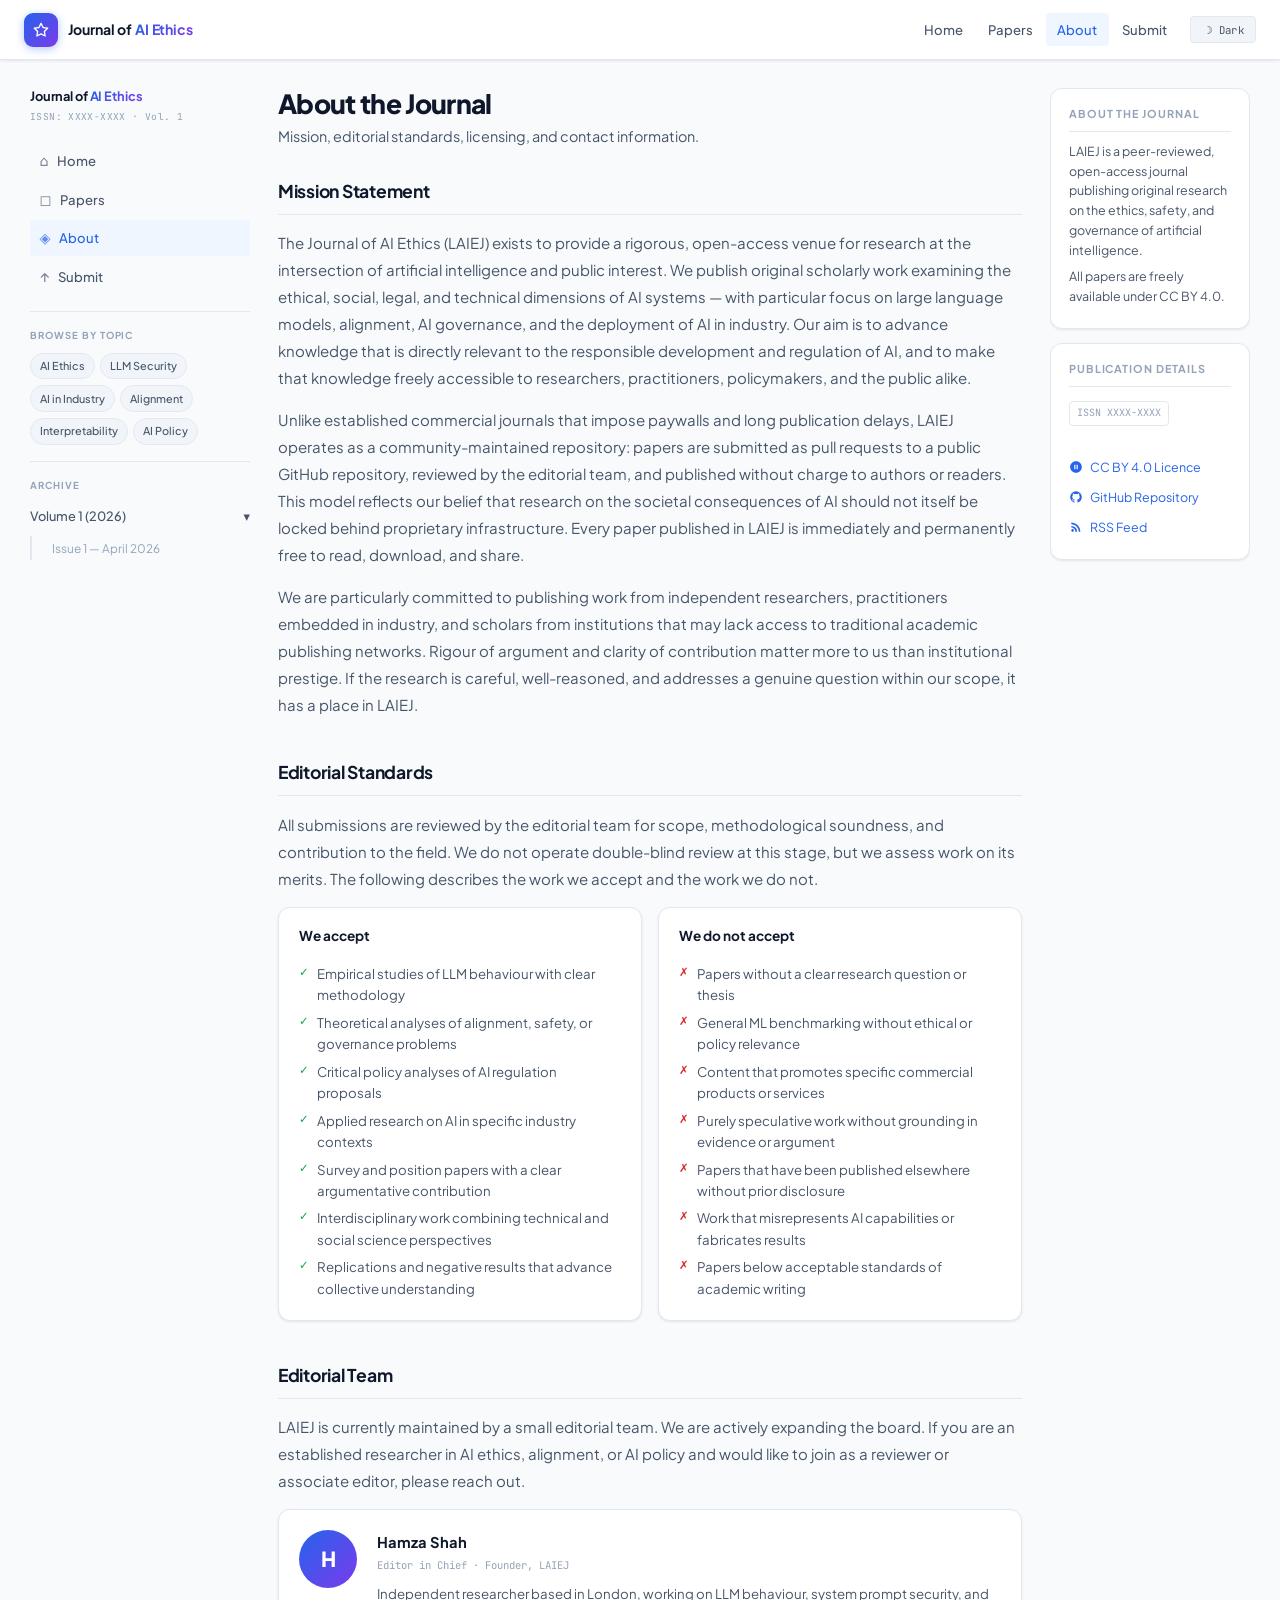
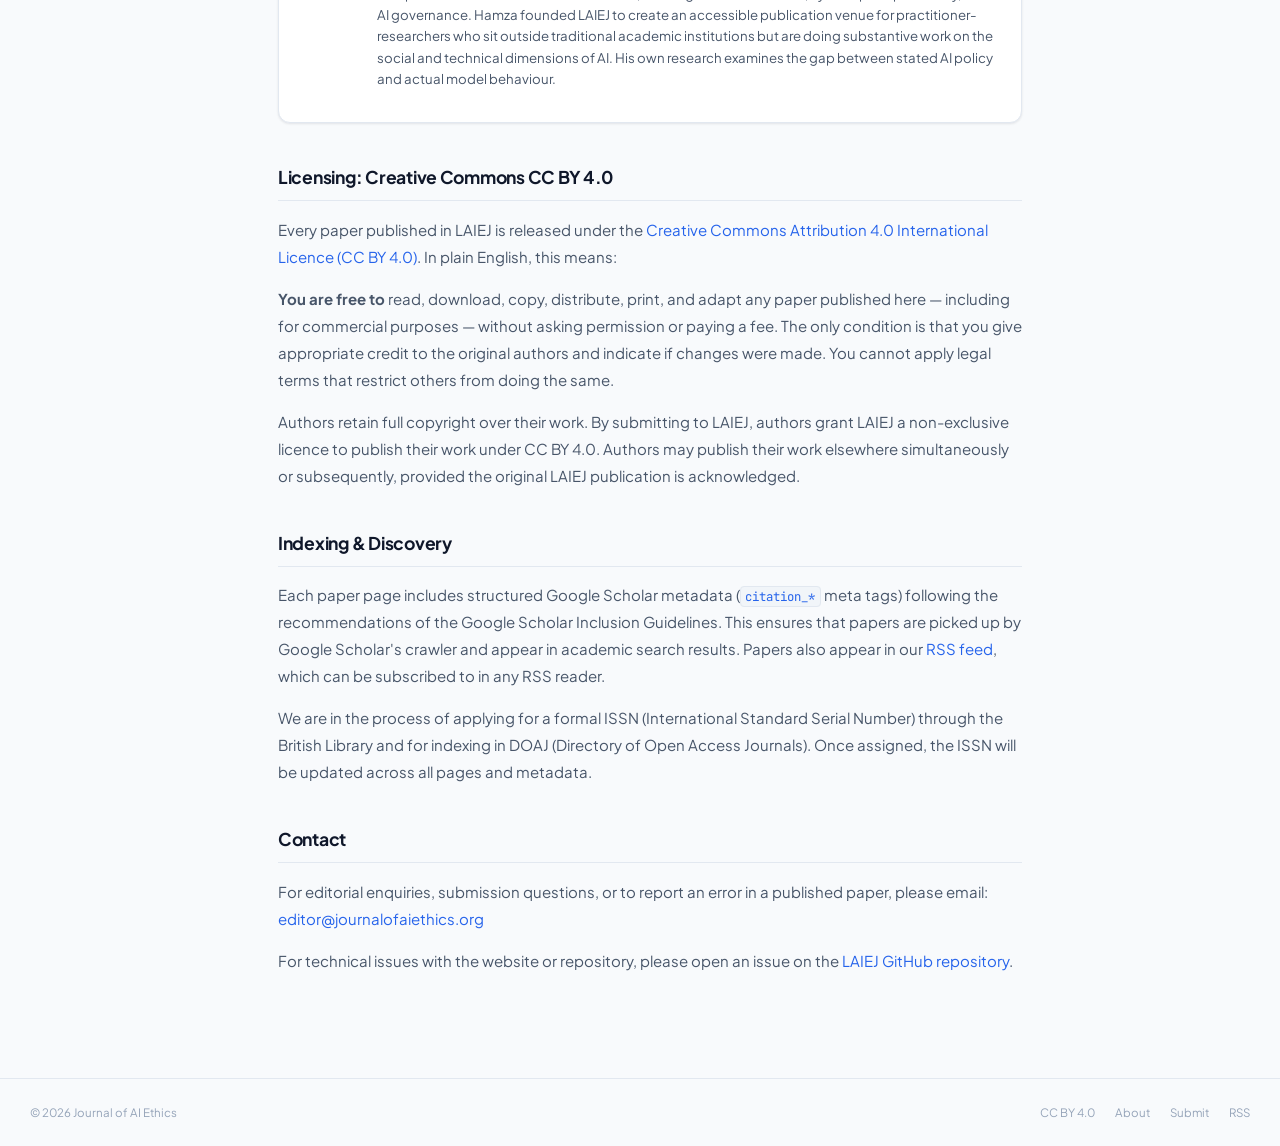
==== commit 340f8a81: "Redesign: modern UI, new fonts, hero homepage, Hamza Shah author name - Complete CSS rewrite: Plus J" ====
--- a/about.html
+++ b/about.html
@@ -15,11 +15,23 @@
 
   <!-- Top Navigation -->
   <nav class="top-nav" role="navigation" aria-label="Main navigation">
-    <a href="index.html" class="top-nav__brand">LAIEJ</a>
-    <div class="top-nav__actions">
-      <button id="theme-toggle" class="btn-theme" aria-label="Switch theme">☽ Dark</button>
-      <button id="hamburger-btn" class="btn-hamburger" aria-label="Open navigation" aria-expanded="false">☰</button>
+    <a href="index.html" class="top-nav__brand">
+      <div class="brand-mark" aria-hidden="true">
+        <svg width="16" height="16" viewBox="0 0 24 24" fill="none" stroke="white" stroke-width="2" stroke-linecap="round" stroke-linejoin="round">
+          <polygon points="12 2 15.09 8.26 22 9.27 17 14.14 18.18 21.02 12 17.77 5.82 21.02 7 14.14 2 9.27 8.91 8.26 12 2"/>
+        </svg>
+      </div>
+      <div class="brand-wordmark">Journal of <em>AI Ethics</em></div>
+    </a>
+    <div class="top-nav__spacer"></div>
+    <div class="top-nav__links">
+      <a href="index.html">Home</a>
+      <a href="papers.html">Papers</a>
+      <a href="about.html" class="active">About</a>
+      <a href="submit.html">Submit</a>
     </div>
+    <button id="theme-toggle" class="btn-theme" aria-label="Switch theme">☽ Dark</button>
+    <button id="hamburger-btn" class="btn-hamburger" aria-label="Open navigation menu" aria-expanded="false">☰</button>
   </nav>
 
   <div id="sidebar-overlay" class="sidebar-overlay" aria-hidden="true"></div>
@@ -29,17 +41,15 @@
 
       <!-- Left Sidebar -->
       <aside id="left-sidebar" class="left-sidebar" aria-label="Journal navigation">
-        <div class="sidebar-logo">
-          <a href="index.html" class="sidebar-logo__name">Journal of<br>AI Ethics</a>
-          <span class="sidebar-logo__sub">ISSN: XXXX-XXXX · Vol. 1</span>
-        </div>
+        <a href="index.html" class="sidebar-journal-name">Journal of <em>AI Ethics</em></a>
+        <span class="sidebar-sub">ISSN: XXXX-XXXX · Vol. 1</span>
 
         <nav aria-label="Site pages">
           <ul class="sidebar-nav">
-            <li><a href="index.html">Home</a></li>
-            <li><a href="papers.html">Papers</a></li>
-            <li><a href="about.html" class="active">About</a></li>
-            <li><a href="submit.html">Submit</a></li>
+            <li><a href="index.html"><span class="nav-icon">⌂</span> Home</a></li>
+            <li><a href="papers.html"><span class="nav-icon">◻</span> Papers</a></li>
+            <li><a href="about.html" class="active"><span class="nav-icon">◈</span> About</a></li>
+            <li><a href="submit.html"><span class="nav-icon">↑</span> Submit</a></li>
           </ul>
         </nav>
 
@@ -127,7 +137,7 @@
           <div class="editor-card">
             <div class="editor-avatar" aria-hidden="true">H</div>
             <div class="editor-info">
-              <h3>Hamza [Surname]</h3>
+              <h3>Hamza Shah</h3>
               <div class="editor-title">Editor in Chief · Founder, LAIEJ</div>
               <p>
                 Independent researcher based in London, working on LLM behaviour, system prompt security, and AI governance. Hamza founded LAIEJ to create an accessible publication venue for practitioner-researchers who sit outside traditional academic institutions but are doing substantive work on the social and technical dimensions of AI. His own research examines the gap between stated AI policy and actual model behaviour.
@@ -189,15 +199,15 @@
           <h2 class="sidebar-widget__title">Publication Details</h2>
           <span class="issn-badge">ISSN XXXX-XXXX</span>
           <br><br>
-          <a href="https://creativecommons.org/licenses/by/4.0/" class="license-badge" target="_blank" rel="noopener">
+          <a href="https://creativecommons.org/licenses/by/4.0/" class="widget-link" target="_blank" rel="noopener">
             <svg width="14" height="14" viewBox="0 0 24 24" fill="currentColor" aria-hidden="true"><path d="M12 2C6.48 2 2 6.48 2 12s4.48 10 10 10 10-4.48 10-10S17.52 2 12 2zm-1 14H9V8h2v8zm4 0h-2V8h2v8z"/></svg>
             CC BY 4.0 Licence
           </a>
-          <a href="#" class="github-link" target="_blank" rel="noopener">
+          <a href="#" class="widget-link" target="_blank" rel="noopener">
             <svg width="14" height="14" viewBox="0 0 24 24" fill="currentColor" aria-hidden="true"><path d="M12 2A10 10 0 0 0 2 12c0 4.42 2.87 8.17 6.84 9.5.5.08.66-.23.66-.5v-1.69c-2.77.6-3.36-1.34-3.36-1.34-.46-1.16-1.11-1.47-1.11-1.47-.91-.62.07-.6.07-.6 1 .07 1.53 1.03 1.53 1.03.87 1.52 2.34 1.07 2.91.83.09-.65.35-1.09.63-1.34-2.22-.25-4.55-1.11-4.55-4.92 0-1.11.38-2 1.03-2.71-.1-.25-.45-1.29.1-2.64 0 0 .84-.27 2.75 1.02.79-.22 1.65-.33 2.5-.33.85 0 1.71.11 2.5.33 1.91-1.29 2.75-1.02 2.75-1.02.55 1.35.2 2.39.1 2.64.65.71 1.03 1.6 1.03 2.71 0 3.82-2.34 4.66-4.57 4.91.36.31.69.92.69 1.85V21c0 .27.16.59.67.5C19.14 20.16 22 16.42 22 12A10 10 0 0 0 12 2z"/></svg>
             GitHub Repository
           </a>
-          <a href="feed.xml" class="rss-link">
+          <a href="feed.xml" class="widget-link">
             <svg width="14" height="14" viewBox="0 0 24 24" fill="currentColor" aria-hidden="true"><path d="M6.18 15.64a2.18 2.18 0 0 1 2.18 2.18C8.36 19.01 7.38 20 6.18 20C4.98 20 4 19.01 4 17.82a2.18 2.18 0 0 1 2.18-2.18M4 4.44A15.56 15.56 0 0 1 19.56 20h-2.83A12.73 12.73 0 0 0 4 7.27V4.44m0 5.66a9.9 9.9 0 0 1 9.9 9.9h-2.83A7.07 7.07 0 0 0 4 12.93V10.1z"/></svg>
             RSS Feed
           </a>
@@ -210,12 +220,15 @@
 
   <footer class="site-footer">
     <div class="site-wrapper">
-      &copy; 2026 Journal of AI Ethics &nbsp;·&nbsp;
-      <a href="https://creativecommons.org/licenses/by/4.0/" target="_blank" rel="noopener">CC BY 4.0</a>
-      &nbsp;·&nbsp;
-      <a href="submit.html">Submit a Paper</a>
-      &nbsp;·&nbsp;
-      <a href="about.html">About</a>
+      <div class="footer-inner">
+        <span>© 2026 Journal of AI Ethics</span>
+        <div class="footer-links">
+          <a href="https://creativecommons.org/licenses/by/4.0/" target="_blank" rel="noopener">CC BY 4.0</a>
+          <a href="about.html">About</a>
+          <a href="submit.html">Submit</a>
+          <a href="feed.xml">RSS</a>
+        </div>
+      </div>
     </div>
   </footer>
 
--- a/styles.css
+++ b/styles.css
@@ -1,174 +1,238 @@
 /* ============================================================
-   Journal of AI Ethics — styles.css
+   Journal of AI Ethics — styles.css  (v2 — modern redesign)
    ============================================================ */
 
 /* --- Google Fonts --- */
-@import url('https://fonts.googleapis.com/css2?family=Playfair+Display:ital,wght@0,400;0,600;0,700;1,400;1,600&family=Source+Serif+4:ital,opsz,wght@0,8..60,300;0,8..60,400;0,8..60,600;1,8..60,300;1,8..60,400&family=IBM+Plex+Mono:ital,wght@0,300;0,400;0,500;1,300&display=swap');
-
-/* --- CSS Custom Properties --- */
+@import url('https://fonts.googleapis.com/css2?family=Plus+Jakarta+Sans:ital,wght@0,300;0,400;0,500;0,600;0,700;0,800;1,400&family=Lora:ital,wght@0,400;0,500;0,600;1,400;1,500&family=JetBrains+Mono:ital,wght@0,300;0,400;0,500;1,300&display=swap');
+
+/* --- Design Tokens --- */
 :root {
-  /* Light mode (default) */
-  --bg:           #F5F4F0;
-  --bg-card:      #FDFCF9;
-  --bg-sidebar:   #F0EFE9;
-  --bg-abstract:  #EDEBE4;
-  --bg-code:      #ECEAE2;
-  --text:         #1A1A1A;
-  --text-muted:   #5A5851;
-  --text-faint:   #8A8880;
-  --border:       #D4D1C8;
-  --border-light: #E4E1D8;
-  --accent:       #B8860B;
-  --accent-hover: #9A7009;
-  --link:         #B8860B;
-  --shadow:       rgba(0,0,0,0.07);
-
-  /* Tag colours */
-  --tag-ethics:          #92400E;
-  --tag-ethics-bg:       #FEF3C7;
-  --tag-security:        #1E40AF;
-  --tag-security-bg:     #DBEAFE;
-  --tag-alignment:       #5B21B6;
-  --tag-alignment-bg:    #EDE9FE;
-  --tag-industry:        #065F46;
-  --tag-industry-bg:     #D1FAE5;
-  --tag-interp:          #14532D;
-  --tag-interp-bg:       #DCFCE7;
-  --tag-policy:          #881337;
-  --tag-policy-bg:       #FFE4E6;
+  /* Palette — Light */
+  --bg:            #F8FAFC;
+  --bg-card:       #FFFFFF;
+  --bg-surface:    #F1F5F9;
+  --bg-surface2:   #E8EEF7;
+  --bg-abstract:   #EFF6FF;
+  --bg-code:       #F1F5F9;
+  --text:          #0F172A;
+  --text-muted:    #475569;
+  --text-faint:    #94A3B8;
+  --border:        #E2E8F0;
+  --border-light:  #F0F4F8;
+
+  /* Brand */
+  --accent:        #2563EB;
+  --accent-dark:   #1D4ED8;
+  --accent-2:      #7C3AED;
+  --accent-light:  #EFF6FF;
+  --gradient:      linear-gradient(135deg, #2563EB 0%, #7C3AED 100%);
+  --gradient-text: linear-gradient(135deg, #2563EB 0%, #7C3AED 100%);
+
+  /* Hero */
+  --hero-bg-1: #060C1F;
+  --hero-bg-2: #0D1B3E;
+
+  /* Tags */
+  --tag-ethics:           #92400E;
+  --tag-ethics-bg:        #FEF3C7;
+  --tag-security:         #1E40AF;
+  --tag-security-bg:      #DBEAFE;
+  --tag-alignment:        #5B21B6;
+  --tag-alignment-bg:     #EDE9FE;
+  --tag-industry:         #065F46;
+  --tag-industry-bg:      #D1FAE5;
+  --tag-interp:           #14532D;
+  --tag-interp-bg:        #DCFCE7;
+  --tag-policy:           #881337;
+  --tag-policy-bg:        #FFE4E6;
+
+  /* Shadows */
+  --shadow-sm:   0 1px 3px rgba(15,23,42,0.06), 0 1px 2px rgba(15,23,42,0.04);
+  --shadow-md:   0 4px 14px rgba(15,23,42,0.09), 0 2px 4px rgba(15,23,42,0.04);
+  --shadow-lg:   0 10px 30px rgba(15,23,42,0.11), 0 4px 10px rgba(15,23,42,0.05);
 
   /* Layout */
   --sidebar-left:  220px;
   --sidebar-right: 200px;
-  --gap:           2rem;
-  --content-max:   760px;
-  --radius:        4px;
+  --gap:           1.75rem;
+  --content-max:   720px;
+  --radius-sm:     4px;
+  --radius:        8px;
+  --radius-lg:     12px;
 
   /* Typography */
-  --font-serif:  'Source Serif 4', Georgia, 'Times New Roman', serif;
-  --font-display: 'Playfair Display', Georgia, serif;
-  --font-mono:   'IBM Plex Mono', 'Courier New', monospace;
-
-  /* Noise texture (SVG data URI) */
-  --noise: url("data:image/svg+xml,%3Csvg xmlns='http://www.w3.org/2000/svg' width='200' height='200'%3E%3Cfilter id='n'%3E%3CfeTurbulence type='fractalNoise' baseFrequency='0.75' numOctaves='4' stitchTiles='stitch'/%3E%3C/filter%3E%3Crect width='200' height='200' filter='url(%23n)' opacity='0.04'/%3E%3C/svg%3E");
+  --font-ui:    'Plus Jakarta Sans', system-ui, -apple-system, sans-serif;
+  --font-serif: 'Lora', Georgia, 'Times New Roman', serif;
+  --font-mono:  'JetBrains Mono', 'Fira Code', 'Courier New', monospace;
 }
 
 [data-theme="dark"] {
-  --bg:           #0B0F1A;
-  --bg-card:      #131929;
-  --bg-sidebar:   #0E1220;
-  --bg-abstract:  #1A2035;
-  --bg-code:      #1E2540;
-  --text:         #E8E6E0;
-  --text-muted:   #9E9C95;
-  --text-faint:   #6E6C65;
-  --border:       #2A3050;
-  --border-light: #1E2540;
-  --accent:       #D4A017;
-  --accent-hover: #E8B520;
-  --link:         #D4A017;
-  --shadow:       rgba(0,0,0,0.35);
-
-  --tag-ethics:          #FCD34D;
-  --tag-ethics-bg:       #451A03;
-  --tag-security:        #93C5FD;
-  --tag-security-bg:     #1E3A5F;
-  --tag-alignment:       #C4B5FD;
-  --tag-alignment-bg:    #2E1065;
-  --tag-industry:        #6EE7B7;
-  --tag-industry-bg:     #064E3B;
-  --tag-interp:          #86EFAC;
-  --tag-interp-bg:       #052E16;
-  --tag-policy:          #FDA4AF;
-  --tag-policy-bg:       #4C0519;
-
-  --noise: url("data:image/svg+xml,%3Csvg xmlns='http://www.w3.org/2000/svg' width='200' height='200'%3E%3Cfilter id='n'%3E%3CfeTurbulence type='fractalNoise' baseFrequency='0.75' numOctaves='4' stitchTiles='stitch'/%3E%3C/filter%3E%3Crect width='200' height='200' filter='url(%23n)' opacity='0.03'/%3E%3C/svg%3E");
+  --bg:            #06080F;
+  --bg-card:       #0D1526;
+  --bg-surface:    #111D35;
+  --bg-surface2:   #162040;
+  --bg-abstract:   #0F1E3A;
+  --bg-code:       #111D35;
+  --text:          #F1F5F9;
+  --text-muted:    #94A3B8;
+  --text-faint:    #475569;
+  --border:        #1E2D4A;
+  --border-light:  #172038;
+
+  --accent:        #3B82F6;
+  --accent-dark:   #60A5FA;
+  --accent-2:      #8B5CF6;
+  --accent-light:  #0F1E3A;
+  --gradient:      linear-gradient(135deg, #3B82F6 0%, #8B5CF6 100%);
+  --gradient-text: linear-gradient(135deg, #60A5FA 0%, #A78BFA 100%);
+
+  --hero-bg-1: #03050F;
+  --hero-bg-2: #070E25;
+
+  --tag-ethics:           #FCD34D;
+  --tag-ethics-bg:        #451A03;
+  --tag-security:         #93C5FD;
+  --tag-security-bg:      #1E3A5F;
+  --tag-alignment:        #C4B5FD;
+  --tag-alignment-bg:     #2E1065;
+  --tag-industry:         #6EE7B7;
+  --tag-industry-bg:      #064E3B;
+  --tag-interp:           #86EFAC;
+  --tag-interp-bg:        #052E16;
+  --tag-policy:           #FDA4AF;
+  --tag-policy-bg:        #4C0519;
+
+  --shadow-sm:   0 1px 3px rgba(0,0,0,0.3);
+  --shadow-md:   0 4px 14px rgba(0,0,0,0.38);
+  --shadow-lg:   0 10px 30px rgba(0,0,0,0.44);
 }
 
 /* --- Reset & Base --- */
 *, *::before, *::after { box-sizing: border-box; margin: 0; padding: 0; }
-
-html {
-  font-size: 16px;
-  scroll-behavior: smooth;
-  -webkit-text-size-adjust: 100%;
-}
-
+html { font-size: 16px; scroll-behavior: smooth; -webkit-text-size-adjust: 100%; }
 body {
-  font-family: var(--font-serif);
+  font-family: var(--font-ui);
   background-color: var(--bg);
-  background-image: var(--noise);
-  background-attachment: fixed;
   color: var(--text);
-  line-height: 1.7;
+  line-height: 1.65;
   min-height: 100vh;
-  transition: background-color 0.25s ease, color 0.25s ease;
-}
-
-/* --- Top Navigation Bar --- */
+  display: flex;
+  flex-direction: column;
+  transition: background-color 0.2s ease, color 0.2s ease;
+}
+a { color: var(--accent); text-decoration: none; }
+a:hover { text-decoration: underline; }
+
+/* ============================================================
+   TOP NAVIGATION
+   ============================================================ */
 .top-nav {
   position: sticky;
   top: 0;
-  z-index: 100;
-  background: var(--bg);
-  background-image: var(--noise);
+  z-index: 200;
+  height: 60px;
+  background: var(--bg-card);
   border-bottom: 1px solid var(--border);
+  box-shadow: var(--shadow-sm);
+  display: flex;
+  align-items: center;
   padding: 0 1.5rem;
-  height: 52px;
-  display: flex;
-  align-items: center;
-  justify-content: space-between;
-  gap: 1rem;
+  gap: 0.75rem;
 }
 
 .top-nav__brand {
-  font-family: var(--font-display);
-  font-size: 1rem;
-  font-weight: 600;
-  letter-spacing: 0.01em;
+  display: flex;
+  align-items: center;
+  gap: 0.6rem;
+  text-decoration: none;
+  flex-shrink: 0;
+}
+.top-nav__brand:hover { text-decoration: none; }
+
+.brand-mark {
+  width: 34px;
+  height: 34px;
+  border-radius: 9px;
+  background: var(--gradient);
+  display: flex;
+  align-items: center;
+  justify-content: center;
+  flex-shrink: 0;
+  box-shadow: 0 2px 8px rgba(37,99,235,0.35);
+}
+
+.brand-wordmark {
+  font-family: var(--font-ui);
+  font-size: 0.88rem;
+  font-weight: 700;
   color: var(--text);
-  text-decoration: none;
-  white-space: nowrap;
-}
-
-.top-nav__actions {
-  display: flex;
-  align-items: center;
-  gap: 0.75rem;
-}
+  line-height: 1.25;
+  letter-spacing: -0.01em;
+}
+.brand-wordmark em {
+  font-style: normal;
+  background: var(--gradient-text);
+  -webkit-background-clip: text;
+  -webkit-text-fill-color: transparent;
+  background-clip: text;
+}
+
+.top-nav__spacer { flex: 1; }
+
+.top-nav__links {
+  display: flex;
+  gap: 0.15rem;
+  align-items: center;
+}
+.top-nav__links a {
+  font-size: 0.82rem;
+  font-weight: 500;
+  color: var(--text-muted);
+  padding: 0.38rem 0.7rem;
+  border-radius: var(--radius-sm);
+  text-decoration: none;
+  transition: color 0.15s, background 0.15s;
+}
+.top-nav__links a:hover { color: var(--text); background: var(--bg-surface); text-decoration: none; }
+.top-nav__links a.active { color: var(--accent); background: var(--accent-light); }
 
 .btn-theme {
   font-family: var(--font-mono);
-  font-size: 0.7rem;
-  color: var(--text-muted);
-  background: none;
+  font-size: 0.67rem;
+  color: var(--text-muted);
+  background: var(--bg-surface);
   border: 1px solid var(--border);
-  border-radius: var(--radius);
-  padding: 0.3rem 0.65rem;
+  border-radius: var(--radius-sm);
+  padding: 0.35rem 0.7rem;
   cursor: pointer;
-  transition: color 0.2s, border-color 0.2s;
+  transition: all 0.15s;
   white-space: nowrap;
-}
-.btn-theme:hover { color: var(--accent); border-color: var(--accent); }
+  letter-spacing: 0.02em;
+}
+.btn-theme:hover { color: var(--accent); border-color: var(--accent); background: var(--accent-light); }
 
 .btn-hamburger {
   display: none;
-  background: none;
+  background: var(--bg-surface);
   border: 1px solid var(--border);
-  border-radius: var(--radius);
-  padding: 0.3rem 0.55rem;
+  border-radius: var(--radius-sm);
+  padding: 0.38rem 0.6rem;
   cursor: pointer;
   color: var(--text-muted);
   font-size: 1rem;
   line-height: 1;
-}
-.btn-hamburger:hover { color: var(--accent); border-color: var(--accent); }
-
-/* --- Page Layout --- */
+  align-items: center;
+}
+.btn-hamburger:hover { color: var(--accent); }
+
+/* ============================================================
+   PAGE LAYOUT
+   ============================================================ */
 .site-wrapper {
-  max-width: 1280px;
+  max-width: 1260px;
   margin: 0 auto;
-  padding: 0 1rem;
+  padding: 0 1.25rem;
+  width: 100%;
 }
 
 .page-layout {
@@ -176,1164 +240,803 @@
   grid-template-columns: var(--sidebar-left) 1fr var(--sidebar-right);
   grid-template-areas: "left-sidebar main right-sidebar";
   gap: var(--gap);
-  padding: 2rem 0 4rem;
+  padding: 1.75rem 0 4rem;
   align-items: start;
 }
 
-/* --- Left Sidebar --- */
+/* ============================================================
+   LEFT SIDEBAR
+   ============================================================ */
 .left-sidebar {
   grid-area: left-sidebar;
   position: sticky;
-  top: 72px;
-  max-height: calc(100vh - 80px);
+  top: 76px;
+  max-height: calc(100vh - 84px);
   overflow-y: auto;
-  padding-right: 0.5rem;
   scrollbar-width: thin;
   scrollbar-color: var(--border) transparent;
 }
 
-.sidebar-logo {
-  margin-bottom: 1.25rem;
-}
-.sidebar-logo__name {
-  font-family: var(--font-display);
-  font-size: 0.95rem;
-  font-weight: 600;
-  line-height: 1.3;
+.sidebar-journal-name {
+  font-family: var(--font-ui);
+  font-size: 0.8rem;
+  font-weight: 700;
   color: var(--text);
   text-decoration: none;
   display: block;
-}
-.sidebar-logo__name:hover { color: var(--accent); }
-.sidebar-logo__sub {
+  margin-bottom: 0.25rem;
+  line-height: 1.35;
+  letter-spacing: -0.01em;
+}
+.sidebar-journal-name em {
+  font-style: normal;
+  background: var(--gradient-text);
+  -webkit-background-clip: text;
+  -webkit-text-fill-color: transparent;
+  background-clip: text;
+}
+.sidebar-journal-name:hover { opacity: 0.8; text-decoration: none; }
+
+.sidebar-sub {
   font-family: var(--font-mono);
-  font-size: 0.65rem;
+  font-size: 0.6rem;
   color: var(--text-faint);
-  margin-top: 0.2rem;
+  letter-spacing: 0.04em;
+  margin-bottom: 1.1rem;
   display: block;
 }
 
-.sidebar-nav {
-  list-style: none;
-  margin-bottom: 1.25rem;
-}
-.sidebar-nav li + li { margin-top: 0.1rem; }
+.sidebar-nav { list-style: none; margin-bottom: 1rem; }
+.sidebar-nav li + li { margin-top: 2px; }
 .sidebar-nav a {
-  display: block;
-  font-family: var(--font-serif);
-  font-size: 0.875rem;
-  color: var(--text-muted);
-  text-decoration: none;
-  padding: 0.3rem 0.5rem;
-  border-radius: var(--radius);
-  transition: background 0.15s, color 0.15s;
-}
-.sidebar-nav a:hover,
-.sidebar-nav a.active {
-  background: var(--bg-sidebar);
-  color: var(--accent);
-}
-
-.sidebar-divider {
-  border: none;
-  border-top: 1px solid var(--border-light);
-  margin: 1rem 0;
-}
+  display: flex;
+  align-items: center;
+  gap: 0.5rem;
+  font-size: 0.82rem;
+  font-weight: 500;
+  color: var(--text-muted);
+  text-decoration: none;
+  padding: 0.4rem 0.6rem;
+  border-radius: var(--radius-sm);
+  transition: all 0.15s;
+}
+.sidebar-nav a:hover { background: var(--bg-surface); color: var(--text); text-decoration: none; }
+.sidebar-nav a.active { background: var(--accent-light); color: var(--accent); }
+.nav-icon { font-size: 0.9rem; opacity: 0.7; }
+
+.sidebar-divider { border: none; border-top: 1px solid var(--border); margin: 1rem 0; }
 
 .sidebar-section-title {
-  font-family: var(--font-mono);
-  font-size: 0.65rem;
+  font-size: 0.6rem;
+  font-weight: 700;
   letter-spacing: 0.1em;
   text-transform: uppercase;
   color: var(--text-faint);
-  margin-bottom: 0.6rem;
-}
-
-.topic-tags {
-  display: flex;
-  flex-wrap: wrap;
-  gap: 0.4rem;
-  margin-bottom: 0.5rem;
-}
-
+  margin-bottom: 0.55rem;
+}
+
+.topic-tags { display: flex; flex-wrap: wrap; gap: 0.35rem; margin-bottom: 0.5rem; }
 .tag-btn {
-  font-family: var(--font-mono);
-  font-size: 0.65rem;
-  padding: 0.25rem 0.55rem;
-  border-radius: 2px;
-  border: none;
+  font-family: var(--font-ui);
+  font-size: 0.68rem;
+  font-weight: 500;
+  padding: 0.22rem 0.55rem;
+  border-radius: 20px;
   cursor: pointer;
-  font-weight: 400;
-  transition: opacity 0.15s, transform 0.1s;
-  background: var(--bg-sidebar);
-  color: var(--text-muted);
-  border: 1px solid var(--border-light);
-}
-.tag-btn:hover { opacity: 0.8; }
-.tag-btn.active { border-color: var(--accent); color: var(--accent); background: transparent; }
-
-.archive-list {
-  list-style: none;
+  background: var(--bg-surface);
+  color: var(--text-muted);
+  border: 1px solid var(--border);
+  transition: all 0.15s;
+  white-space: nowrap;
+}
+.tag-btn:hover { background: var(--bg-surface2); color: var(--text); }
+.tag-btn.active { background: var(--accent-light); color: var(--accent); border-color: var(--accent); }
+
+.archive-list { list-style: none; }
+.archive-list__vol {
   font-size: 0.8rem;
-}
-.archive-list li + li { margin-top: 0.3rem; }
-.archive-list__vol {
-  font-family: var(--font-serif);
-  color: var(--text-muted);
-  font-size: 0.8rem;
+  font-weight: 500;
+  color: var(--text-muted);
   cursor: pointer;
   display: flex;
   justify-content: space-between;
   align-items: center;
-  padding: 0.2rem 0;
+  padding: 0.25rem 0;
 }
 .archive-list__vol:hover { color: var(--accent); }
 .archive-list__issues {
   list-style: none;
-  padding-left: 0.8rem;
+  padding-left: 0.75rem;
   margin-top: 0.3rem;
+  border-left: 2px solid var(--border);
 }
 .archive-list__issues a {
-  font-size: 0.75rem;
+  font-size: 0.74rem;
   color: var(--text-faint);
   text-decoration: none;
+  display: block;
+  padding: 0.15rem 0.5rem;
 }
 .archive-list__issues a:hover { color: var(--accent); }
 
-/* --- Main Content --- */
-.main-content {
-  grid-area: main;
-  min-width: 0;
-}
-
-/* --- Right Sidebar --- */
+/* ============================================================
+   MAIN CONTENT
+   ============================================================ */
+.main-content { grid-area: main; min-width: 0; }
+
+/* ============================================================
+   RIGHT SIDEBAR
+   ============================================================ */
 .right-sidebar {
   grid-area: right-sidebar;
   position: sticky;
-  top: 72px;
-  max-height: calc(100vh - 80px);
+  top: 76px;
+  max-height: calc(100vh - 84px);
   overflow-y: auto;
-  font-size: 0.8rem;
   scrollbar-width: thin;
 }
 
 .sidebar-widget {
   background: var(--bg-card);
   border: 1px solid var(--border);
-  border-radius: var(--radius);
-  padding: 1rem;
-  margin-bottom: 1rem;
+  border-radius: var(--radius-lg);
+  padding: 1rem 1.1rem;
+  margin-bottom: 0.85rem;
+  box-shadow: var(--shadow-sm);
 }
 .sidebar-widget__title {
-  font-family: var(--font-display);
-  font-size: 0.8rem;
-  font-weight: 600;
-  color: var(--text);
-  margin-bottom: 0.5rem;
-  padding-bottom: 0.4rem;
-  border-bottom: 1px solid var(--border-light);
-}
-.sidebar-widget p {
-  color: var(--text-muted);
-  line-height: 1.55;
-  margin-bottom: 0.4rem;
-  font-size: 0.78rem;
-}
-.sidebar-widget a {
-  color: var(--link);
-  text-decoration: none;
-}
-.sidebar-widget a:hover { text-decoration: underline; }
+  font-size: 0.68rem;
+  font-weight: 700;
+  letter-spacing: 0.09em;
+  text-transform: uppercase;
+  color: var(--text-faint);
+  margin-bottom: 0.6rem;
+  padding-bottom: 0.5rem;
+  border-bottom: 1px solid var(--border);
+}
+.sidebar-widget p { font-size: 0.78rem; line-height: 1.6; color: var(--text-muted); margin-bottom: 0.35rem; }
+.sidebar-widget a { color: var(--accent); font-size: 0.78rem; }
 
 .issn-badge {
   font-family: var(--font-mono);
-  font-size: 0.7rem;
+  font-size: 0.63rem;
   color: var(--text-faint);
   border: 1px solid var(--border);
-  border-radius: 2px;
-  padding: 0.2rem 0.4rem;
+  border-radius: var(--radius-sm);
+  padding: 0.2rem 0.45rem;
   display: inline-block;
-  margin-top: 0.3rem;
-}
-
-.license-badge,
-.github-link,
-.rss-link {
-  display: flex;
-  align-items: center;
-  gap: 0.4rem;
-  font-size: 0.75rem;
+  margin-top: 0.25rem;
+}
+
+.widget-link {
+  display: flex;
+  align-items: center;
+  gap: 0.45rem;
+  font-size: 0.76rem;
   color: var(--text-muted);
   text-decoration: none;
   padding: 0.3rem 0;
   transition: color 0.15s;
 }
-.license-badge:hover,
-.github-link:hover,
-.rss-link:hover { color: var(--accent); }
-
-/* --- Masthead --- */
-.masthead {
-  text-align: center;
-  padding: 2.5rem 0 2rem;
-  border-bottom: 1px solid var(--border);
+.widget-link:hover { color: var(--accent); text-decoration: none; }
+
+/* ============================================================
+   HOMEPAGE HERO
+   ============================================================ */
+.hero {
+  background: linear-gradient(145deg, #060C1F 0%, #0D1B3E 35%, #0B1535 65%, #050A1A 100%);
+  position: relative;
+  overflow: hidden;
+  padding: 3.75rem 2rem 4rem;
+}
+
+.hero::before {
+  content: '';
+  position: absolute;
+  width: 700px;
+  height: 700px;
+  background: radial-gradient(ellipse, rgba(37,99,235,0.14) 0%, transparent 65%);
+  top: -180px;
+  right: -50px;
+  pointer-events: none;
+}
+.hero::after {
+  content: '';
+  position: absolute;
+  width: 480px;
+  height: 480px;
+  background: radial-gradient(ellipse, rgba(124,58,237,0.11) 0%, transparent 65%);
+  bottom: -80px;
+  left: 18%;
+  pointer-events: none;
+}
+
+.hero-grid-pattern {
+  position: absolute;
+  inset: 0;
+  background-image: radial-gradient(rgba(255,255,255,0.055) 1px, transparent 1px);
+  background-size: 26px 26px;
+  pointer-events: none;
+}
+
+.hero-inner {
+  max-width: 680px;
+  position: relative;
+  z-index: 1;
+}
+
+.hero-kicker {
+  display: inline-flex;
+  align-items: center;
+  gap: 0.5rem;
+  font-family: var(--font-mono);
+  font-size: 0.67rem;
+  letter-spacing: 0.11em;
+  text-transform: uppercase;
+  color: rgba(147,197,253,0.78);
+  margin-bottom: 1.25rem;
+  background: rgba(37,99,235,0.12);
+  border: 1px solid rgba(37,99,235,0.22);
+  border-radius: 20px;
+  padding: 0.28rem 0.75rem;
+}
+.hero-kicker-dot {
+  width: 6px;
+  height: 6px;
+  border-radius: 50%;
+  background: #3B82F6;
+  box-shadow: 0 0 8px #3B82F6;
+  flex-shrink: 0;
+}
+
+.hero-title {
+  font-family: var(--font-ui);
+  font-size: clamp(1.85rem, 4.5vw, 3rem);
+  font-weight: 800;
+  line-height: 1.08;
+  letter-spacing: -0.03em;
+  color: #F8FAFC;
+  margin-bottom: 1.1rem;
+}
+.hero-title .gradient-word {
+  background: linear-gradient(135deg, #60A5FA 0%, #A78BFA 100%);
+  -webkit-background-clip: text;
+  -webkit-text-fill-color: transparent;
+  background-clip: text;
+}
+
+.hero-desc {
+  font-size: 1rem;
+  color: rgba(203,213,225,0.82);
+  line-height: 1.75;
   margin-bottom: 2rem;
-}
-.masthead__title {
-  font-family: var(--font-display);
-  font-size: clamp(1.8rem, 4vw, 2.8rem);
+  max-width: 540px;
+  font-weight: 400;
+}
+
+.hero-actions { display: flex; gap: 0.75rem; flex-wrap: wrap; align-items: center; }
+
+.hero-stats {
+  display: flex;
+  gap: 0;
+  margin-top: 2.75rem;
+  padding-top: 1.75rem;
+  border-top: 1px solid rgba(255,255,255,0.08);
+  flex-wrap: wrap;
+}
+.hero-stat {
+  padding-right: 2rem;
+  margin-right: 2rem;
+  border-right: 1px solid rgba(255,255,255,0.1);
+}
+.hero-stat:last-child { border-right: none; margin-right: 0; }
+.hero-stat__num {
+  font-size: 1.5rem;
+  font-weight: 800;
+  letter-spacing: -0.04em;
+  color: #F8FAFC;
+  line-height: 1;
+  margin-bottom: 0.2rem;
+}
+.hero-stat__label {
+  font-size: 0.7rem;
+  color: rgba(148,163,184,0.7);
+  font-weight: 500;
+  letter-spacing: 0.02em;
+  text-transform: uppercase;
+}
+
+/* ============================================================
+   BUTTONS
+   ============================================================ */
+.btn-primary {
+  display: inline-flex;
+  align-items: center;
+  gap: 0.45rem;
+  font-family: var(--font-ui);
+  font-size: 0.83rem;
+  font-weight: 600;
+  background: var(--gradient);
+  color: #fff;
+  border: none;
+  border-radius: var(--radius);
+  padding: 0.6rem 1.25rem;
+  cursor: pointer;
+  text-decoration: none;
+  transition: opacity 0.15s, transform 0.15s, box-shadow 0.15s;
+  box-shadow: 0 2px 8px rgba(37,99,235,0.35);
+  white-space: nowrap;
+}
+.btn-primary:hover {
+  opacity: 0.9;
+  transform: translateY(-1px);
+  box-shadow: 0 5px 18px rgba(37,99,235,0.4);
+  text-decoration: none;
+  color: #fff;
+}
+
+.btn-secondary {
+  display: inline-flex;
+  align-items: center;
+  gap: 0.45rem;
+  font-family: var(--font-ui);
+  font-size: 0.83rem;
+  font-weight: 600;
+  background: transparent;
+  color: var(--accent);
+  border: 1.5px solid var(--accent);
+  border-radius: var(--radius);
+  padding: 0.58rem 1.2rem;
+  cursor: pointer;
+  text-decoration: none;
+  transition: all 0.15s;
+  position: relative;
+  white-space: nowrap;
+}
+.btn-secondary:hover { background: var(--accent-light); text-decoration: none; }
+
+.btn-ghost {
+  display: inline-flex;
+  align-items: center;
+  gap: 0.45rem;
+  font-family: var(--font-ui);
+  font-size: 0.83rem;
+  font-weight: 600;
+  background: rgba(255,255,255,0.08);
+  color: rgba(255,255,255,0.9);
+  border: 1.5px solid rgba(255,255,255,0.18);
+  border-radius: var(--radius);
+  padding: 0.58rem 1.2rem;
+  cursor: pointer;
+  text-decoration: none;
+  transition: all 0.15s;
+  white-space: nowrap;
+  backdrop-filter: blur(4px);
+}
+.btn-ghost:hover { background: rgba(255,255,255,0.15); color: #fff; text-decoration: none; }
+
+.copy-confirm {
+  position: absolute;
+  top: -28px;
+  left: 50%;
+  transform: translateX(-50%);
+  background: var(--text);
+  color: var(--bg);
+  font-size: 0.62rem;
+  padding: 0.22rem 0.55rem;
+  border-radius: var(--radius-sm);
+  white-space: nowrap;
+  opacity: 0;
+  pointer-events: none;
+  transition: opacity 0.2s;
+}
+.copy-confirm.show { opacity: 1; }
+
+/* ============================================================
+   SECTION LABEL
+   ============================================================ */
+.section-label {
+  display: flex;
+  align-items: center;
+  gap: 0.6rem;
+  font-size: 0.65rem;
   font-weight: 700;
-  letter-spacing: -0.01em;
-  line-height: 1.15;
+  letter-spacing: 0.11em;
+  text-transform: uppercase;
+  color: var(--text-faint);
+  margin-bottom: 1rem;
+}
+.section-label::after { content: ''; flex: 1; height: 1px; background: var(--border); }
+
+.page-title {
+  font-family: var(--font-ui);
+  font-size: 1.65rem;
+  font-weight: 800;
+  letter-spacing: -0.025em;
   color: var(--text);
-  margin-bottom: 0.5rem;
-}
-.masthead__subtitle {
-  font-family: var(--font-mono);
-  font-size: 0.75rem;
-  color: var(--text-faint);
-  letter-spacing: 0.06em;
-  margin-bottom: 0.75rem;
-}
-.masthead__rule {
-  border: none;
-  border-top: 1.5px solid var(--border);
-  width: 80px;
-  margin: 0.75rem auto 0;
-}
-.masthead__meta {
-  font-family: var(--font-mono);
-  font-size: 0.7rem;
-  color: var(--text-faint);
-  letter-spacing: 0.08em;
-  text-transform: uppercase;
-}
-
-/* --- Tabs --- */
-.tabs {
-  display: flex;
-  gap: 0;
-  border-bottom: 1px solid var(--border);
+  margin-bottom: 0.35rem;
+  line-height: 1.2;
+}
+.page-subtitle {
+  font-size: 0.9rem;
+  color: var(--text-muted);
+  line-height: 1.65;
   margin-bottom: 1.75rem;
 }
-.tab-btn {
-  font-family: var(--font-serif);
-  font-size: 0.875rem;
-  color: var(--text-muted);
-  background: none;
-  border: none;
-  border-bottom: 2px solid transparent;
-  padding: 0.6rem 1.1rem;
-  cursor: pointer;
-  margin-bottom: -1px;
-  transition: color 0.15s, border-color 0.15s;
-}
-.tab-btn:hover { color: var(--text); }
-.tab-btn.active {
-  color: var(--accent);
-  border-bottom-color: var(--accent);
-  font-weight: 600;
-}
-
-.tab-panel { display: none; }
-.tab-panel.active { display: block; }
-
-/* --- Paper Card --- */
+
+/* ============================================================
+   PAPER CARDS
+   ============================================================ */
 .paper-card {
   background: var(--bg-card);
   border: 1px solid var(--border);
-  border-radius: var(--radius);
-  padding: 1.25rem 1.4rem 1.25rem 1.25rem;
-  margin-bottom: 1.25rem;
+  border-radius: var(--radius-lg);
+  padding: 1.35rem 1.35rem 1.1rem 1.2rem;
+  margin-bottom: 1rem;
   border-left-width: 3px;
+  box-shadow: var(--shadow-sm);
   transition: box-shadow 0.2s, transform 0.15s;
-  position: relative;
-}
-.paper-card:hover {
-  box-shadow: 0 3px 16px var(--shadow);
-  transform: translateY(-1px);
-}
-
-/* Left border colours per primary tag */
-.paper-card[data-primary-tag="LLM Security"] { border-left-color: var(--tag-security); }
-.paper-card[data-primary-tag="AI Ethics"]    { border-left-color: var(--tag-ethics); }
-.paper-card[data-primary-tag="Alignment"]    { border-left-color: var(--tag-alignment); }
-.paper-card[data-primary-tag="AI in Industry"] { border-left-color: var(--tag-industry); }
-.paper-card[data-primary-tag="Interpretability"] { border-left-color: var(--tag-interp); }
-.paper-card[data-primary-tag="AI Policy"]    { border-left-color: var(--tag-policy); }
+}
+.paper-card:hover { box-shadow: var(--shadow-md); transform: translateY(-2px); }
+
+.paper-card[data-primary-tag="LLM Security"]    { border-left-color: #1E40AF; }
+.paper-card[data-primary-tag="AI Ethics"]        { border-left-color: #92400E; }
+.paper-card[data-primary-tag="Alignment"]        { border-left-color: #5B21B6; }
+.paper-card[data-primary-tag="AI in Industry"]   { border-left-color: #065F46; }
+.paper-card[data-primary-tag="Interpretability"] { border-left-color: #14532D; }
+.paper-card[data-primary-tag="AI Policy"]        { border-left-color: #881337; }
+
+[data-theme="dark"] .paper-card[data-primary-tag="LLM Security"]    { border-left-color: #93C5FD; }
+[data-theme="dark"] .paper-card[data-primary-tag="AI Ethics"]        { border-left-color: #FCD34D; }
+[data-theme="dark"] .paper-card[data-primary-tag="Alignment"]        { border-left-color: #C4B5FD; }
+[data-theme="dark"] .paper-card[data-primary-tag="AI in Industry"]   { border-left-color: #6EE7B7; }
+[data-theme="dark"] .paper-card[data-primary-tag="Interpretability"] { border-left-color: #86EFAC; }
+[data-theme="dark"] .paper-card[data-primary-tag="AI Policy"]        { border-left-color: #FDA4AF; }
 
 .paper-card__ref {
   font-family: var(--font-mono);
-  font-size: 0.65rem;
+  font-size: 0.62rem;
   color: var(--text-faint);
-  letter-spacing: 0.04em;
-  margin-bottom: 0.35rem;
+  letter-spacing: 0.07em;
+  margin-bottom: 0.4rem;
 }
 .paper-card__title {
-  font-family: var(--font-display);
-  font-size: 1.125rem;
-  font-weight: 600;
-  line-height: 1.3;
-  margin-bottom: 0.35rem;
-}
-.paper-card__title a {
-  color: var(--text);
-  text-decoration: none;
-}
+  font-family: var(--font-ui);
+  font-size: 1.05rem;
+  font-weight: 700;
+  line-height: 1.35;
+  margin-bottom: 0.4rem;
+  letter-spacing: -0.015em;
+}
+.paper-card__title a { color: var(--text); text-decoration: none; }
 .paper-card__title a:hover { color: var(--accent); }
 
 .paper-card__byline {
-  font-size: 0.8rem;
-  color: var(--text-muted);
-  margin-bottom: 0.6rem;
-}
-.paper-card__byline span + span::before {
-  content: " · ";
-  color: var(--text-faint);
-}
+  font-size: 0.78rem;
+  color: var(--text-muted);
+  margin-bottom: 0.65rem;
+}
+.paper-card__byline span + span::before { content: " · "; color: var(--text-faint); }
 
 .paper-card__abstract {
-  font-size: 0.875rem;
-  color: var(--text-muted);
-  line-height: 1.6;
-  margin-bottom: 0.75rem;
+  font-size: 0.85rem;
+  color: var(--text-muted);
+  line-height: 1.65;
+  margin-bottom: 0.85rem;
   display: -webkit-box;
   -webkit-line-clamp: 3;
   -webkit-box-orient: vertical;
   overflow: hidden;
 }
-
-.paper-card__tags {
-  display: flex;
-  flex-wrap: wrap;
-  gap: 0.35rem;
-  margin-bottom: 0.75rem;
-}
-
+.paper-card__tags { display: flex; flex-wrap: wrap; gap: 0.35rem; margin-bottom: 0.85rem; }
 .paper-card__footer {
   display: flex;
   justify-content: space-between;
   align-items: center;
-  border-top: 1px solid var(--border-light);
-  padding-top: 0.6rem;
-  margin-top: 0.1rem;
+  padding-top: 0.7rem;
+  border-top: 1px solid var(--border);
 }
 .paper-card__read {
   font-size: 0.8rem;
-  color: var(--link);
-  text-decoration: none;
-  font-family: var(--font-serif);
-}
-.paper-card__read:hover { text-decoration: underline; }
-
+  font-weight: 600;
+  color: var(--accent);
+  text-decoration: none;
+  display: flex;
+  align-items: center;
+  gap: 0.3rem;
+  transition: gap 0.15s;
+}
+.paper-card__read:hover { gap: 0.5rem; text-decoration: none; }
 .paper-card__pdf {
   font-family: var(--font-mono);
-  font-size: 0.68rem;
+  font-size: 0.63rem;
   color: var(--text-faint);
   text-decoration: none;
-  letter-spacing: 0.03em;
+  display: flex;
+  align-items: center;
+  gap: 0.3rem;
   transition: color 0.15s;
-}
-.paper-card__pdf:hover { color: var(--accent); }
-
-/* --- Tag Pills --- */
+  letter-spacing: 0.02em;
+}
+.paper-card__pdf:hover { color: var(--accent); text-decoration: none; }
+
+/* ============================================================
+   TAG PILLS
+   ============================================================ */
 .tag-pill {
-  display: inline-block;
-  font-family: var(--font-mono);
-  font-size: 0.62rem;
-  padding: 0.2rem 0.5rem;
-  border-radius: 2px;
-  letter-spacing: 0.04em;
-  font-weight: 400;
+  display: inline-flex;
+  align-items: center;
+  font-family: var(--font-ui);
+  font-size: 0.65rem;
+  font-weight: 600;
+  padding: 0.2rem 0.55rem;
+  border-radius: 20px;
   white-space: nowrap;
-}
-.tag-pill--ethics       { color: var(--tag-ethics);    background: var(--tag-ethics-bg); }
-.tag-pill--llm-security { color: var(--tag-security);  background: var(--tag-security-bg); }
-.tag-pill--alignment    { color: var(--tag-alignment); background: var(--tag-alignment-bg); }
-.tag-pill--ai-in-industry { color: var(--tag-industry); background: var(--tag-industry-bg); }
-.tag-pill--interpretability { color: var(--tag-interp); background: var(--tag-interp-bg); }
-.tag-pill--ai-policy    { color: var(--tag-policy);    background: var(--tag-policy-bg); }
-
-/* --- Paper Listing Controls --- */
-.papers-controls {
-  display: flex;
-  flex-wrap: wrap;
-  gap: 0.75rem;
-  align-items: center;
-  margin-bottom: 1.5rem;
-}
+  letter-spacing: 0.02em;
+}
+.tag-pill--ethics           { color: var(--tag-ethics);    background: var(--tag-ethics-bg); }
+.tag-pill--llm-security     { color: var(--tag-security);  background: var(--tag-security-bg); }
+.tag-pill--alignment        { color: var(--tag-alignment); background: var(--tag-alignment-bg); }
+.tag-pill--ai-in-industry   { color: var(--tag-industry);  background: var(--tag-industry-bg); }
+.tag-pill--interpretability { color: var(--tag-interp);    background: var(--tag-interp-bg); }
+.tag-pill--ai-policy        { color: var(--tag-policy);    background: var(--tag-policy-bg); }
+
+/* ============================================================
+   TABS
+   ============================================================ */
+.tabs { display: flex; gap: 0; border-bottom: 2px solid var(--border); margin-bottom: 1.5rem; }
+.tab-btn {
+  font-family: var(--font-ui);
+  font-size: 0.83rem;
+  font-weight: 600;
+  color: var(--text-muted);
+  background: none;
+  border: none;
+  border-bottom: 2px solid transparent;
+  padding: 0.6rem 1rem;
+  margin-bottom: -2px;
+  cursor: pointer;
+  transition: color 0.15s, border-color 0.15s;
+}
+.tab-btn:hover { color: var(--text); }
+.tab-btn.active { color: var(--accent); border-bottom-color: var(--accent); }
+.tab-panel { display: none; }
+.tab-panel.active { display: block; }
+
+/* ============================================================
+   PAPERS LISTING
+   ============================================================ */
+.papers-controls { display: flex; flex-wrap: wrap; gap: 0.65rem; align-items: center; margin-bottom: 1.25rem; }
+.search-wrapper { flex: 1; min-width: 220px; position: relative; }
+.search-icon { position: absolute; left: 0.75rem; top: 50%; transform: translateY(-50%); color: var(--text-faint); pointer-events: none; }
 .search-input {
-  flex: 1;
-  min-width: 200px;
-  font-family: var(--font-mono);
-  font-size: 0.8rem;
+  width: 100%;
+  font-family: var(--font-ui);
+  font-size: 0.83rem;
   background: var(--bg-card);
-  border: 1px solid var(--border);
+  border: 1.5px solid var(--border);
   border-radius: var(--radius);
-  padding: 0.45rem 0.75rem;
+  padding: 0.55rem 0.75rem 0.55rem 2.25rem;
   color: var(--text);
   outline: none;
-  transition: border-color 0.15s;
+  transition: border-color 0.15s, box-shadow 0.15s;
+  box-shadow: var(--shadow-sm);
 }
 .search-input::placeholder { color: var(--text-faint); }
-.search-input:focus { border-color: var(--accent); }
-
+.search-input:focus { border-color: var(--accent); box-shadow: 0 0 0 3px rgba(37,99,235,0.1); }
 .sort-select {
-  font-family: var(--font-mono);
-  font-size: 0.75rem;
+  font-family: var(--font-ui);
+  font-size: 0.8rem;
+  font-weight: 500;
   background: var(--bg-card);
-  border: 1px solid var(--border);
+  border: 1.5px solid var(--border);
   border-radius: var(--radius);
-  padding: 0.45rem 0.65rem;
+  padding: 0.55rem 0.75rem;
   color: var(--text-muted);
   cursor: pointer;
   outline: none;
+  box-shadow: var(--shadow-sm);
 }
 .sort-select:focus { border-color: var(--accent); }
-
-.filter-tags {
-  display: flex;
+.filter-tags { display: flex; flex-wrap: wrap; gap: 0.4rem; margin-bottom: 1.25rem; }
+
+/* ============================================================
+   PAPER PAGE
+   ============================================================ */
+.paper-page .main-content { max-width: var(--content-max); }
+.breadcrumb {
+  display: flex;
+  align-items: center;
+  gap: 0.4rem;
   flex-wrap: wrap;
-  gap: 0.4rem;
-  margin-bottom: 1.25rem;
-}
-
-/* --- Paper Page Typography --- */
-.paper-page .main-content {
-  max-width: var(--content-max);
-}
-
-.breadcrumb {
   font-family: var(--font-mono);
-  font-size: 0.7rem;
+  font-size: 0.67rem;
   color: var(--text-faint);
   margin-bottom: 1.5rem;
-  display: flex;
-  align-items: center;
-  gap: 0.4rem;
-  flex-wrap: wrap;
-}
-.breadcrumb a {
-  color: var(--link);
-  text-decoration: none;
-}
-.breadcrumb a:hover { text-decoration: underline; }
-.breadcrumb__sep { color: var(--text-faint); }
-
-.paper-header { margin-bottom: 2rem; }
-
+}
+.breadcrumb a { color: var(--accent); }
+.breadcrumb__sep { color: var(--border); }
+
+.paper-header { margin-bottom: 1.75rem; }
 .paper-ref {
   font-family: var(--font-mono);
-  font-size: 0.72rem;
+  font-size: 0.67rem;
+  letter-spacing: 0.08em;
   color: var(--text-faint);
-  letter-spacing: 0.05em;
+  display: block;
   margin-bottom: 0.75rem;
-  display: block;
-}
-
+}
 .paper-title {
-  font-family: var(--font-display);
-  font-size: clamp(1.5rem, 3.5vw, 2.1rem);
-  font-weight: 700;
-  line-height: 1.2;
-  letter-spacing: -0.01em;
+  font-family: var(--font-ui);
+  font-size: clamp(1.5rem, 3.5vw, 2rem);
+  font-weight: 800;
+  line-height: 1.15;
+  letter-spacing: -0.025em;
   color: var(--text);
-  margin-bottom: 0.9rem;
-}
-
-.paper-meta {
-  font-size: 0.875rem;
-  color: var(--text-muted);
-  margin-bottom: 0.9rem;
-  display: flex;
-  flex-wrap: wrap;
-  gap: 0.3rem;
-}
-.paper-meta span + span::before {
-  content: " | ";
-  color: var(--text-faint);
-}
-
-.paper-actions {
-  display: flex;
-  gap: 0.75rem;
-  flex-wrap: wrap;
-  margin-top: 1.1rem;
-}
-
-.btn-primary {
-  font-family: var(--font-mono);
-  font-size: 0.75rem;
-  background: var(--accent);
-  color: #fff;
-  border: none;
-  border-radius: var(--radius);
-  padding: 0.55rem 1rem;
-  cursor: pointer;
-  text-decoration: none;
-  display: inline-flex;
-  align-items: center;
-  gap: 0.4rem;
-  transition: background 0.15s;
-  letter-spacing: 0.03em;
-}
-.btn-primary:hover { background: var(--accent-hover); }
-
-.btn-secondary {
-  font-family: var(--font-mono);
-  font-size: 0.75rem;
-  background: transparent;
-  color: var(--accent);
-  border: 1px solid var(--accent);
-  border-radius: var(--radius);
-  padding: 0.55rem 1rem;
-  cursor: pointer;
-  display: inline-flex;
-  align-items: center;
-  gap: 0.4rem;
-  transition: background 0.15s, color 0.15s;
-  letter-spacing: 0.03em;
-  position: relative;
-}
-.btn-secondary:hover { background: var(--accent); color: #fff; }
-
-.copy-confirm {
-  position: absolute;
-  top: -26px;
-  left: 50%;
-  transform: translateX(-50%);
-  background: var(--text);
-  color: var(--bg);
-  font-size: 0.65rem;
-  padding: 0.2rem 0.5rem;
-  border-radius: 3px;
-  white-space: nowrap;
-  opacity: 0;
-  pointer-events: none;
-  transition: opacity 0.2s;
-}
-.copy-confirm.show { opacity: 1; }
-
-/* --- Abstract Block --- */
+  margin-bottom: 1rem;
+}
+.paper-meta { font-size: 0.84rem; color: var(--text-muted); margin-bottom: 0.85rem; display: flex; flex-wrap: wrap; gap: 0; }
+.paper-meta span + span::before { content: " | "; color: var(--text-faint); }
+.paper-actions { display: flex; gap: 0.65rem; flex-wrap: wrap; margin-top: 1.1rem; }
+
+/* Abstract */
 .abstract-block {
   background: var(--bg-abstract);
+  border: 1px solid rgba(37,99,235,0.14);
   border-left: 3px solid var(--accent);
   border-radius: 0 var(--radius) var(--radius) 0;
   padding: 1.25rem 1.4rem;
   margin-bottom: 2rem;
 }
 .abstract-label {
-  font-family: var(--font-mono);
-  font-size: 0.65rem;
-  letter-spacing: 0.14em;
+  font-size: 0.62rem;
+  font-weight: 700;
+  letter-spacing: 0.13em;
   text-transform: uppercase;
   color: var(--accent);
-  margin-bottom: 0.6rem;
+  margin-bottom: 0.65rem;
   display: block;
-  font-variant: small-caps;
-}
-.abstract-text {
-  font-size: 0.9rem;
-  line-height: 1.75;
-  color: var(--text-muted);
-  font-style: italic;
-}
-
-.keywords {
-  display: flex;
-  flex-wrap: wrap;
-  gap: 0.4rem;
-  margin-top: 0.9rem;
-  align-items: center;
-}
-.keywords__label {
-  font-family: var(--font-mono);
-  font-size: 0.65rem;
-  color: var(--text-faint);
-  letter-spacing: 0.06em;
-  text-transform: uppercase;
-}
-.keyword-pill {
-  font-family: var(--font-mono);
-  font-size: 0.65rem;
-  background: var(--bg-code);
-  color: var(--text-muted);
-  border-radius: 2px;
-  padding: 0.18rem 0.5rem;
-  border: 1px solid var(--border);
-}
-
-/* --- Paper Body --- */
-.paper-body {
-  font-family: var(--font-serif);
-  font-size: 1rem;
-  line-height: 1.85;
-  color: var(--text);
-  text-align: justify;
-  hyphens: auto;
-  max-width: var(--content-max);
-  counter-reset: footnote;
-}
-.paper-body p {
-  margin-bottom: 1.15em;
-}
-.paper-body p + p {
-  text-indent: 1.5em;
-}
-.paper-body p:first-child,
-.paper-body h2 + p,
-.paper-body h3 + p { text-indent: 0; }
-
-.paper-body h2 {
-  font-family: var(--font-display);
-  font-size: 1.25rem;
-  font-weight: 600;
-  margin: 2rem 0 0.75rem;
-  padding-top: 1rem;
-  border-top: 1px solid var(--border-light);
-  color: var(--text);
-}
-.paper-body h3 {
-  font-family: var(--font-display);
-  font-size: 1.05rem;
-  font-weight: 600;
-  margin: 1.5rem 0 0.5rem;
-  color: var(--text);
-  font-style: italic;
-}
-.paper-body blockquote {
-  border-left: 2px solid var(--border);
-  padding: 0.5rem 1rem;
-  color: var(--text-muted);
-  font-style: italic;
-  margin: 1.25rem 0;
-}
-
-figure {
-  text-align: center;
-  margin: 2rem 0;
-}
-figcaption {
-  font-style: italic;
-  font-size: 0.8rem;
-  color: var(--text-muted);
-  margin-top: 0.5rem;
-}
-
-.paper-body table {
-  width: 100%;
-  border-collapse: collapse;
-  font-size: 0.875rem;
-  margin: 1.5rem 0;
-}
-.paper-body th {
-  border-bottom: 2px solid var(--border);
-  padding: 0.5rem;
-  text-align: left;
-  font-family: var(--font-display);
-  font-size: 0.875rem;
-}
-.paper-body td {
-  border-bottom: 1px solid var(--border-light);
-  padding: 0.5rem;
-  vertical-align: top;
-}
-
-/* Footnotes */
-.footnotes-section {
-  border-top: 1px solid var(--border);
-  padding-top: 1.25rem;
-  margin-top: 2.5rem;
-}
-.footnotes-section ol {
-  font-size: 0.8rem;
-  color: var(--text-muted);
-  padding-left: 1.25rem;
-  line-height: 1.55;
-}
+}
+.abstract-text { font-family: var(--font-serif); font-size: 0.9375rem; line-height: 1.8; color: var(--text-muted); font-style: italic; }
+.keywords { display: flex; flex-wrap: wrap; gap: 0.4rem; margin-top: 0.9rem; align-items: center; }
+.keywords__label { font-size: 0.63rem; font-weight: 700; letter-spacing: 0.08em; text-transform: uppercase; color: var(--text-faint); }
+.keyword-pill { font-family: var(--font-mono); font-size: 0.61rem; background: var(--bg-surface); color: var(--text-muted); border-radius: var(--radius-sm); padding: 0.16rem 0.5rem; border: 1px solid var(--border); }
+
+/* Paper Body */
+.paper-body { font-family: var(--font-serif); font-size: 1.0625rem; line-height: 1.9; color: var(--text); text-align: justify; hyphens: auto; max-width: var(--content-max); }
+.paper-body p { margin-bottom: 1.1em; }
+.paper-body p + p { text-indent: 1.5em; }
+.paper-body p:first-child, .paper-body h2 + p, .paper-body h3 + p { text-indent: 0; }
+.paper-body h2 { font-family: var(--font-ui); font-size: 1.15rem; font-weight: 700; letter-spacing: -0.015em; margin: 2.25rem 0 0.75rem; padding-top: 1.25rem; border-top: 1px solid var(--border); color: var(--text); }
+.paper-body h3 { font-family: var(--font-ui); font-size: 0.97rem; font-weight: 700; margin: 1.5rem 0 0.5rem; color: var(--text); }
+.paper-body blockquote { border-left: 3px solid var(--accent); padding: 0.5rem 1.1rem; color: var(--text-muted); font-style: italic; margin: 1.5rem 0; background: var(--bg-abstract); border-radius: 0 var(--radius-sm) var(--radius-sm) 0; }
+
+figure { text-align: center; margin: 2rem 0; }
+figcaption { font-style: italic; font-size: 0.8rem; color: var(--text-muted); margin-top: 0.5rem; }
+
+.paper-body table { width: 100%; border-collapse: collapse; font-size: 0.84rem; margin: 1.5rem 0; border-radius: var(--radius); overflow: hidden; box-shadow: var(--shadow-sm); }
+.paper-body th { background: var(--bg-surface); border-bottom: 2px solid var(--border); padding: 0.65rem 0.75rem; text-align: left; font-family: var(--font-ui); font-size: 0.79rem; font-weight: 700; color: var(--text); }
+.paper-body td { border-bottom: 1px solid var(--border); padding: 0.55rem 0.75rem; vertical-align: top; background: var(--bg-card); font-family: var(--font-ui); font-size: 0.83rem; }
+
+sup { font-size: 0.65em; vertical-align: super; line-height: 0; }
+sup a { color: var(--accent); text-decoration: none; }
+.footnotes-section { border-top: 1px solid var(--border); padding-top: 1.25rem; margin-top: 2.5rem; }
+.footnotes-section ol { font-family: var(--font-ui); font-size: 0.8rem; color: var(--text-muted); padding-left: 1.25rem; line-height: 1.6; }
 .footnotes-section li { margin-bottom: 0.4rem; }
-sup {
-  font-size: 0.65em;
-  vertical-align: super;
-  line-height: 0;
-}
-sup a {
-  color: var(--link);
-  text-decoration: none;
-}
-sup a:hover { text-decoration: underline; }
-
-/* References */
-.references-section {
-  margin-top: 2.5rem;
-}
-.references-section h2 {
-  font-family: var(--font-display);
-  font-size: 1.1rem;
-  font-weight: 600;
-  margin-bottom: 1rem;
-  padding-bottom: 0.5rem;
-  border-bottom: 1px solid var(--border);
-}
-.reference-list {
-  list-style: none;
-  counter-reset: ref;
-}
-.reference-list li {
-  display: flex;
-  gap: 0.75rem;
-  font-size: 0.8rem;
-  color: var(--text-muted);
-  line-height: 1.55;
-  margin-bottom: 0.65rem;
-  counter-increment: ref;
-}
-.reference-list li::before {
-  content: "[" counter(ref) "]";
-  font-family: var(--font-mono);
-  font-size: 0.68rem;
-  color: var(--text-faint);
-  min-width: 2rem;
-  padding-top: 0.1rem;
-  flex-shrink: 0;
-}
-
-/* --- Citation Box --- */
-.citation-box {
-  border: 1px solid var(--border);
-  border-radius: var(--radius);
-  padding: 1.25rem;
-  margin-top: 2.5rem;
-  background: var(--bg-card);
-}
-.citation-box__title {
-  font-family: var(--font-display);
-  font-size: 0.9rem;
-  font-weight: 600;
-  color: var(--text);
-  margin-bottom: 0.75rem;
-  padding-bottom: 0.5rem;
-  border-bottom: 1px solid var(--border-light);
-}
-.citation-pre {
-  font-family: var(--font-mono);
-  font-size: 0.75rem;
-  color: var(--text-muted);
-  background: var(--bg-code);
-  border: 1px solid var(--border-light);
-  border-radius: var(--radius);
-  padding: 0.9rem 1rem;
-  white-space: pre-wrap;
-  word-break: break-word;
-  line-height: 1.6;
-  margin-bottom: 0.75rem;
-}
-.citation-box .btn-secondary { font-size: 0.72rem; }
-
-/* --- Code Blocks --- */
-pre {
-  background: var(--bg-code);
-  border: 1px solid var(--border);
-  border-radius: var(--radius);
-  padding: 1rem 1.25rem;
-  overflow-x: auto;
-  margin: 1.25rem 0;
-  font-family: var(--font-mono);
-  font-size: 0.8rem;
-  line-height: 1.6;
-  color: var(--text);
-}
-code {
-  font-family: var(--font-mono);
-  font-size: 0.82em;
-  background: var(--bg-code);
-  padding: 0.1em 0.3em;
-  border-radius: 2px;
-  color: var(--text);
-}
-pre code {
-  background: none;
-  padding: 0;
-  font-size: inherit;
-}
-
-/* --- Page Headings --- */
-.page-title {
-  font-family: var(--font-display);
-  font-size: 1.75rem;
-  font-weight: 700;
-  color: var(--text);
-  margin-bottom: 0.4rem;
-  letter-spacing: -0.01em;
-}
-.page-subtitle {
-  font-size: 0.9rem;
-  color: var(--text-muted);
-  margin-bottom: 1.75rem;
-  line-height: 1.5;
-}
-
-/* --- About Page --- */
-.about-section {
-  margin-bottom: 2.5rem;
-}
-.about-section h2 {
-  font-family: var(--font-display);
-  font-size: 1.2rem;
-  font-weight: 600;
-  color: var(--text);
-  margin-bottom: 0.9rem;
-  padding-bottom: 0.5rem;
-  border-bottom: 1px solid var(--border-light);
-}
-.about-section p {
-  font-size: 0.9375rem;
-  line-height: 1.8;
-  color: var(--text-muted);
-  margin-bottom: 1em;
-}
-.about-section a { color: var(--link); text-decoration: none; }
-.about-section a:hover { text-decoration: underline; }
-
-.two-columns {
-  display: grid;
-  grid-template-columns: 1fr 1fr;
-  gap: 1.5rem;
-}
-.column-panel {
-  background: var(--bg-card);
-  border: 1px solid var(--border);
-  border-radius: var(--radius);
-  padding: 1rem 1.25rem;
-}
-.column-panel h3 {
-  font-family: var(--font-display);
-  font-size: 0.9rem;
-  font-weight: 600;
-  margin-bottom: 0.75rem;
-  color: var(--text);
-}
-.column-panel ul {
-  list-style: none;
-  font-size: 0.85rem;
-  color: var(--text-muted);
-  line-height: 1.6;
-}
-.column-panel ul li {
-  padding: 0.2rem 0;
-  padding-left: 1rem;
-  position: relative;
-}
-.column-panel ul li::before {
-  content: "·";
-  position: absolute;
-  left: 0;
-  color: var(--accent);
-}
-.column-panel--reject ul li::before { color: #DC2626; content: "×"; }
-
-.editor-card {
-  display: flex;
-  gap: 1.25rem;
-  background: var(--bg-card);
-  border: 1px solid var(--border);
-  border-radius: var(--radius);
-  padding: 1.25rem;
-  margin-top: 0.75rem;
-}
-.editor-avatar {
-  width: 64px;
-  height: 64px;
-  border-radius: 50%;
-  background: var(--bg-sidebar);
-  border: 1px solid var(--border);
-  display: flex;
-  align-items: center;
-  justify-content: center;
-  font-size: 1.5rem;
-  flex-shrink: 0;
-  font-family: var(--font-display);
-  color: var(--text-faint);
-}
-.editor-info h3 {
-  font-family: var(--font-display);
-  font-size: 1rem;
-  margin-bottom: 0.2rem;
-}
-.editor-info .editor-title {
-  font-size: 0.78rem;
-  color: var(--text-faint);
-  font-family: var(--font-mono);
-  margin-bottom: 0.5rem;
-}
-.editor-info p { font-size: 0.85rem; color: var(--text-muted); line-height: 1.6; }
-
-/* --- Submit Page --- */
-.submit-section {
-  margin-bottom: 2.5rem;
-}
-.submit-section h2 {
-  font-family: var(--font-display);
-  font-size: 1.2rem;
-  font-weight: 600;
-  color: var(--text);
-  margin-bottom: 0.9rem;
-  padding-bottom: 0.5rem;
-  border-bottom: 1px solid var(--border-light);
-}
-
-.steps-list {
-  list-style: none;
-  counter-reset: step;
-}
-.steps-list li {
-  counter-increment: step;
-  display: flex;
-  gap: 1.25rem;
-  margin-bottom: 1.5rem;
-  align-items: flex-start;
-}
-.step-num {
-  width: 32px;
-  height: 32px;
-  border-radius: 50%;
-  background: var(--bg-code);
-  border: 1px solid var(--border);
-  display: flex;
-  align-items: center;
-  justify-content: center;
-  font-family: var(--font-mono);
-  font-size: 0.8rem;
-  font-weight: 500;
-  color: var(--accent);
-  flex-shrink: 0;
-  margin-top: 0.1rem;
-}
-.step-body h3 {
-  font-family: var(--font-display);
-  font-size: 0.975rem;
-  font-weight: 600;
-  margin-bottom: 0.35rem;
-  color: var(--text);
-}
-.step-body p {
-  font-size: 0.875rem;
-  color: var(--text-muted);
-  line-height: 1.65;
-}
-
-.checklist-panel {
-  background: var(--bg-card);
-  border: 1px solid var(--border);
-  border-radius: var(--radius);
-  padding: 1.5rem;
-  margin-top: 0.75rem;
-}
+.references-section { margin-top: 2.5rem; }
+.references-section h2 { font-family: var(--font-ui); font-size: 1.05rem; font-weight: 700; margin-bottom: 1rem; padding-bottom: 0.5rem; border-bottom: 1px solid var(--border); }
+.reference-list { list-style: none; counter-reset: ref; }
+.reference-list li { display: flex; gap: 0.75rem; font-family: var(--font-ui); font-size: 0.8rem; color: var(--text-muted); line-height: 1.55; margin-bottom: 0.65rem; counter-increment: ref; }
+.reference-list li::before { content: "[" counter(ref) "]"; font-family: var(--font-mono); font-size: 0.63rem; color: var(--text-faint); min-width: 2rem; padding-top: 0.1rem; flex-shrink: 0; }
+
+/* Citation Box */
+.citation-box { background: var(--bg-card); border: 1px solid var(--border); border-radius: var(--radius-lg); padding: 1.4rem; margin-top: 2.5rem; box-shadow: var(--shadow-sm); }
+.citation-box__title { font-size: 0.82rem; font-weight: 700; color: var(--text); margin-bottom: 0.8rem; padding-bottom: 0.6rem; border-bottom: 1px solid var(--border); }
+.citation-pre { font-family: var(--font-mono); font-size: 0.74rem; color: var(--text-muted); background: var(--bg-surface); border: 1px solid var(--border); border-radius: var(--radius); padding: 0.9rem 1rem; white-space: pre-wrap; word-break: break-word; line-height: 1.65; margin-bottom: 0.75rem; }
+
+/* Code blocks */
+pre { background: var(--bg-surface); border: 1px solid var(--border); border-radius: var(--radius); padding: 1rem 1.25rem; overflow-x: auto; margin: 1.25rem 0; font-family: var(--font-mono); font-size: 0.79rem; line-height: 1.65; color: var(--text); box-shadow: var(--shadow-sm); }
+code { font-family: var(--font-mono); font-size: 0.82em; background: var(--bg-surface); padding: 0.1em 0.35em; border-radius: var(--radius-sm); color: var(--accent); border: 1px solid var(--border); }
+pre code { background: none; padding: 0; font-size: inherit; color: inherit; border: none; }
+
+/* ============================================================
+   ABOUT PAGE
+   ============================================================ */
+.about-section { margin-bottom: 2.5rem; }
+.about-section h2 { font-family: var(--font-ui); font-size: 1.1rem; font-weight: 700; letter-spacing: -0.015em; color: var(--text); margin-bottom: 0.9rem; padding-bottom: 0.5rem; border-bottom: 1px solid var(--border); }
+.about-section p { font-size: 0.9375rem; line-height: 1.8; color: var(--text-muted); margin-bottom: 1em; }
+.about-section a { color: var(--accent); }
+.two-columns { display: grid; grid-template-columns: 1fr 1fr; gap: 1rem; }
+.column-panel { background: var(--bg-card); border: 1px solid var(--border); border-radius: var(--radius-lg); padding: 1.1rem 1.25rem; box-shadow: var(--shadow-sm); }
+.column-panel h3 { font-size: 0.85rem; font-weight: 700; margin-bottom: 0.75rem; color: var(--text); }
+.column-panel ul { list-style: none; font-size: 0.83rem; color: var(--text-muted); line-height: 1.6; }
+.column-panel ul li { padding: 0.2rem 0 0.2rem 1.1rem; position: relative; }
+.column-panel ul li::before { content: "✓"; position: absolute; left: 0; color: #16A34A; font-size: 0.72rem; }
+.column-panel--reject ul li::before { content: "✗"; color: #DC2626; }
+.editor-card { display: flex; gap: 1.25rem; background: var(--bg-card); border: 1px solid var(--border); border-radius: var(--radius-lg); padding: 1.25rem; margin-top: 0.75rem; box-shadow: var(--shadow-sm); }
+.editor-avatar { width: 58px; height: 58px; border-radius: 50%; background: var(--gradient); display: flex; align-items: center; justify-content: center; font-size: 1.3rem; font-weight: 800; flex-shrink: 0; color: #fff; }
+.editor-info h3 { font-size: 0.92rem; font-weight: 700; margin-bottom: 0.2rem; }
+.editor-info .editor-title { font-family: var(--font-mono); font-size: 0.66rem; color: var(--text-faint); margin-bottom: 0.5rem; display: block; }
+.editor-info p { font-size: 0.83rem; color: var(--text-muted); line-height: 1.6; }
+
+/* ============================================================
+   SUBMIT PAGE
+   ============================================================ */
+.submit-section { margin-bottom: 2.5rem; }
+.submit-section h2 { font-family: var(--font-ui); font-size: 1.1rem; font-weight: 700; letter-spacing: -0.015em; color: var(--text); margin-bottom: 0.9rem; padding-bottom: 0.5rem; border-bottom: 1px solid var(--border); }
+.steps-list { list-style: none; }
+.steps-list li { display: flex; gap: 1.1rem; margin-bottom: 1.5rem; }
+.step-num { width: 32px; height: 32px; border-radius: 50%; background: var(--gradient); display: flex; align-items: center; justify-content: center; font-size: 0.8rem; font-weight: 700; color: #fff; flex-shrink: 0; margin-top: 0.1rem; box-shadow: 0 2px 8px rgba(37,99,235,0.3); }
+.step-body h3 { font-size: 0.95rem; font-weight: 700; margin-bottom: 0.35rem; }
+.step-body p { font-size: 0.875rem; color: var(--text-muted); line-height: 1.65; }
+.checklist-panel { background: var(--bg-card); border: 1px solid var(--border); border-radius: var(--radius-lg); padding: 1.4rem; box-shadow: var(--shadow-sm); }
 .checklist-group { margin-bottom: 1.25rem; }
 .checklist-group:last-child { margin-bottom: 0; }
-.checklist-group h3 {
-  font-family: var(--font-mono);
-  font-size: 0.68rem;
-  letter-spacing: 0.1em;
-  text-transform: uppercase;
-  color: var(--text-faint);
-  margin-bottom: 0.65rem;
-  padding-bottom: 0.4rem;
-  border-bottom: 1px solid var(--border-light);
-}
-.checklist-item {
-  display: flex;
-  align-items: flex-start;
-  gap: 0.6rem;
-  margin-bottom: 0.4rem;
-  font-size: 0.875rem;
-  color: var(--text-muted);
-  line-height: 1.5;
-}
-.check-icon {
-  width: 16px;
-  height: 16px;
-  border: 1.5px solid var(--border);
-  border-radius: 2px;
-  flex-shrink: 0;
-  margin-top: 2px;
-  display: flex;
-  align-items: center;
-  justify-content: center;
-  color: var(--text-faint);
-  font-size: 0.6rem;
-}
-
-.callout-amber {
-  background: #FEFCE8;
-  border: 1px solid #FCD34D;
-  border-left: 3px solid #D97706;
-  border-radius: var(--radius);
-  padding: 1rem 1.25rem;
-  font-size: 0.875rem;
-  color: #78350F;
-  line-height: 1.6;
-  margin-top: 1.25rem;
-}
-[data-theme="dark"] .callout-amber {
-  background: #1C1505;
-  border-color: #854D0E;
-  border-left-color: #D97706;
-  color: #FCD34D;
-}
-
-.code-block-wrapper {
-  position: relative;
-  margin: 1rem 0;
-}
-.code-block-wrapper pre {
-  margin: 0;
-}
-.btn-download-template {
-  margin-top: 0.75rem;
-}
-
-.scope-grid {
-  display: grid;
-  grid-template-columns: 1fr 1fr;
-  gap: 1rem;
-  margin-top: 0.75rem;
-}
-.scope-panel {
-  background: var(--bg-card);
-  border: 1px solid var(--border);
-  border-radius: var(--radius);
-  padding: 1rem 1.25rem;
-}
-.scope-panel h3 {
-  font-family: var(--font-mono);
-  font-size: 0.7rem;
-  letter-spacing: 0.08em;
-  text-transform: uppercase;
-  margin-bottom: 0.65rem;
-}
-.scope-panel--in h3 { color: #065F46; }
-.scope-panel--out h3 { color: #991B1B; }
-[data-theme="dark"] .scope-panel--in h3  { color: var(--tag-industry); }
+.checklist-group h3 { font-size: 0.65rem; font-weight: 700; letter-spacing: 0.1em; text-transform: uppercase; color: var(--text-faint); margin-bottom: 0.65rem; padding-bottom: 0.4rem; border-bottom: 1px solid var(--border); }
+.checklist-item { display: flex; align-items: flex-start; gap: 0.65rem; margin-bottom: 0.45rem; font-size: 0.875rem; color: var(--text-muted); line-height: 1.5; }
+.check-icon { width: 16px; height: 16px; border: 1.5px solid var(--border); border-radius: 4px; flex-shrink: 0; margin-top: 2px; background: var(--bg-surface); font-size: 0.55rem; color: var(--text-faint); display: flex; align-items: center; justify-content: center; }
+.callout-amber { background: #FFFBEB; border: 1px solid #FCD34D; border-left: 3px solid #D97706; border-radius: var(--radius); padding: 1rem 1.25rem; font-size: 0.875rem; color: #78350F; line-height: 1.65; margin-top: 1.1rem; }
+[data-theme="dark"] .callout-amber { background: #1C1505; border-color: #854D0E; border-left-color: #D97706; color: #FCD34D; }
+.scope-grid { display: grid; grid-template-columns: 1fr 1fr; gap: 1rem; margin-top: 0.75rem; }
+.scope-panel { background: var(--bg-card); border: 1px solid var(--border); border-radius: var(--radius-lg); padding: 1rem 1.25rem; box-shadow: var(--shadow-sm); }
+.scope-panel h3 { font-size: 0.68rem; font-weight: 700; letter-spacing: 0.08em; text-transform: uppercase; margin-bottom: 0.65rem; }
+.scope-panel--in h3 { color: #16A34A; }
+.scope-panel--out h3 { color: #DC2626; }
+[data-theme="dark"] .scope-panel--in h3 { color: var(--tag-industry); }
 [data-theme="dark"] .scope-panel--out h3 { color: #FCA5A5; }
-.scope-panel ul {
-  list-style: none;
-  font-size: 0.82rem;
-  color: var(--text-muted);
-  line-height: 1.55;
-}
-.scope-panel ul li {
-  padding: 0.2rem 0 0.2rem 1rem;
-  position: relative;
-}
+.scope-panel ul { list-style: none; font-size: 0.82rem; color: var(--text-muted); line-height: 1.55; }
+.scope-panel ul li { padding: 0.2rem 0 0.2rem 1rem; position: relative; }
 .scope-panel--in ul li::before  { content: "✓"; position: absolute; left: 0; color: #16A34A; font-size: 0.7rem; }
 .scope-panel--out ul li::before { content: "✗"; position: absolute; left: 0; color: #DC2626; font-size: 0.7rem; }
 
-/* --- Footer --- */
-.site-footer {
-  border-top: 1px solid var(--border);
-  padding: 1.5rem 0;
-  margin-top: auto;
-  text-align: center;
-  font-family: var(--font-mono);
-  font-size: 0.68rem;
-  color: var(--text-faint);
-  letter-spacing: 0.04em;
-}
-.site-footer a { color: var(--link); text-decoration: none; }
-.site-footer a:hover { text-decoration: underline; }
-
-/* ============================================================
-   MOBILE RESPONSIVE
-   ============================================================ */
+/* ============================================================
+   FOOTER
+   ============================================================ */
+.site-footer { border-top: 1px solid var(--border); padding: 1.5rem 0; margin-top: auto; font-size: 0.72rem; color: var(--text-faint); }
+.footer-inner { display: flex; align-items: center; justify-content: space-between; flex-wrap: wrap; gap: 0.5rem; }
+.footer-links { display: flex; gap: 1.25rem; }
+.site-footer a { color: var(--text-faint); text-decoration: none; }
+.site-footer a:hover { color: var(--accent); }
+
+/* ============================================================
+   MISC
+   ============================================================ */
+.no-results { font-size: 0.85rem; color: var(--text-faint); padding: 2.5rem; text-align: center; border: 1.5px dashed var(--border); border-radius: var(--radius-lg); display: none; }
+.no-results.show { display: block; }
+.code-block-wrapper { margin: 1rem 0; }
+.code-block-wrapper pre { margin: 0; }
+.btn-download-template { margin-top: 0.75rem; }
+
+/* ============================================================
+   OVERLAY & RESPONSIVE
+   ============================================================ */
+.sidebar-overlay { display: none; position: fixed; inset: 60px 0 0; background: rgba(6,8,15,0.55); z-index: 180; backdrop-filter: blur(2px); }
+.sidebar-overlay.open { display: block; }
+
 @media (max-width: 960px) {
-  .page-layout {
-    grid-template-columns: 1fr;
-    grid-template-areas:
-      "main"
-      "right-sidebar";
-  }
-
-  .left-sidebar {
-    display: none;
-    position: fixed;
-    top: 52px;
-    left: 0;
-    width: 280px;
-    max-height: calc(100vh - 52px);
-    background: var(--bg);
-    background-image: var(--noise);
-    border-right: 1px solid var(--border);
-    z-index: 90;
-    padding: 1.25rem;
-    overflow-y: auto;
-    box-shadow: 4px 0 20px var(--shadow);
-  }
+  .top-nav__links { display: none; }
+  .page-layout { grid-template-columns: 1fr; grid-template-areas: "main" "right-sidebar"; }
+  .left-sidebar { display: none; position: fixed; top: 60px; left: 0; width: 280px; max-height: calc(100vh - 60px); background: var(--bg-card); border-right: 1px solid var(--border); z-index: 190; padding: 1.25rem; overflow-y: auto; box-shadow: var(--shadow-lg); }
   .left-sidebar.open { display: block; }
-
-  .right-sidebar {
-    position: static;
-    max-height: none;
-    display: grid;
-    grid-template-columns: repeat(auto-fit, minmax(180px, 1fr));
-    gap: 1rem;
-    padding-top: 0;
-  }
+  .right-sidebar { position: static; max-height: none; display: grid; grid-template-columns: repeat(auto-fit, minmax(180px, 1fr)); gap: 0.75rem; }
   .right-sidebar .sidebar-widget { margin-bottom: 0; }
-
-  .btn-hamburger { display: flex; align-items: center; }
-
-  .two-columns,
-  .scope-grid {
-    grid-template-columns: 1fr;
-  }
-
-  .paper-actions {
-    flex-direction: column;
-  }
-  .paper-actions .btn-primary,
-  .paper-actions .btn-secondary {
-    width: 100%;
-    justify-content: center;
-  }
+  .btn-hamburger { display: flex; }
+  .two-columns, .scope-grid { grid-template-columns: 1fr; }
+  .paper-actions { flex-direction: column; }
+  .paper-actions .btn-primary, .paper-actions .btn-secondary { width: 100%; justify-content: center; }
 }
 
 @media (max-width: 600px) {
-  .masthead__title { font-size: 1.5rem; }
   .page-title { font-size: 1.35rem; }
+  .hero-title { font-size: 1.65rem; }
+  .hero { padding: 2.5rem 1.25rem 2.75rem; }
+  .hero-stats { flex-wrap: wrap; gap: 1rem; }
+  .hero-stat { border-right: none; padding-right: 0; margin-right: 0; }
   .right-sidebar { grid-template-columns: 1fr; }
   .papers-controls { flex-direction: column; }
-  .search-input { min-width: 100%; }
+  .search-wrapper { min-width: 100%; }
+  .hero-actions { flex-direction: column; }
+  .hero-actions .btn-primary, .hero-actions .btn-ghost { width: 100%; justify-content: center; }
   .editor-card { flex-direction: column; }
-}
-
-/* --- Overlay for mobile sidebar --- */
-.sidebar-overlay {
-  display: none;
-  position: fixed;
-  inset: 52px 0 0;
-  background: rgba(0,0,0,0.4);
-  z-index: 80;
-}
-.sidebar-overlay.open { display: block; }
-
-/* --- Utility --- */
-.visually-hidden {
-  position: absolute;
-  width: 1px;
-  height: 1px;
-  overflow: hidden;
-  clip: rect(0,0,0,0);
-  white-space: nowrap;
-}
-.no-results {
-  font-family: var(--font-mono);
-  font-size: 0.8rem;
-  color: var(--text-faint);
-  padding: 2rem;
-  text-align: center;
-  border: 1px dashed var(--border);
-  border-radius: var(--radius);
-  display: none;
-}
-.no-results.show { display: block; }
+  .footer-inner { flex-direction: column; align-items: flex-start; gap: 0.75rem; }
+}
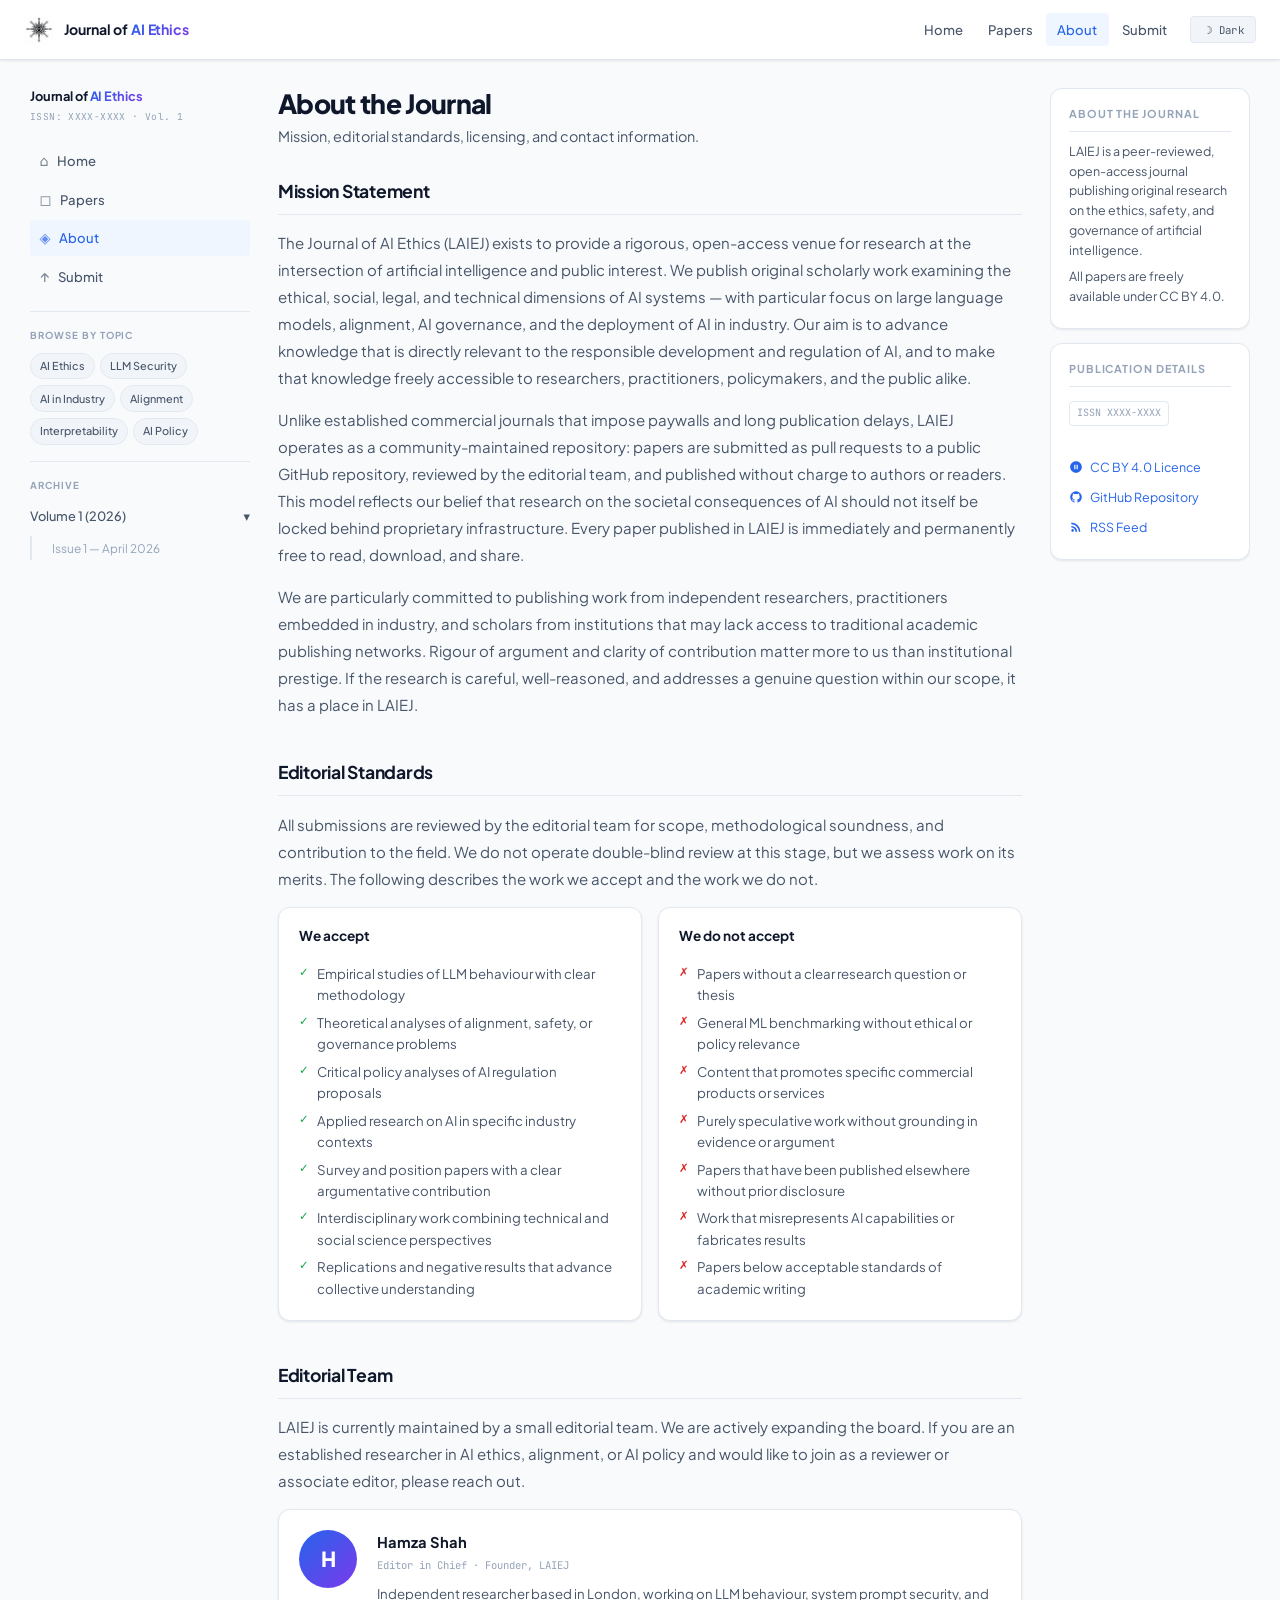
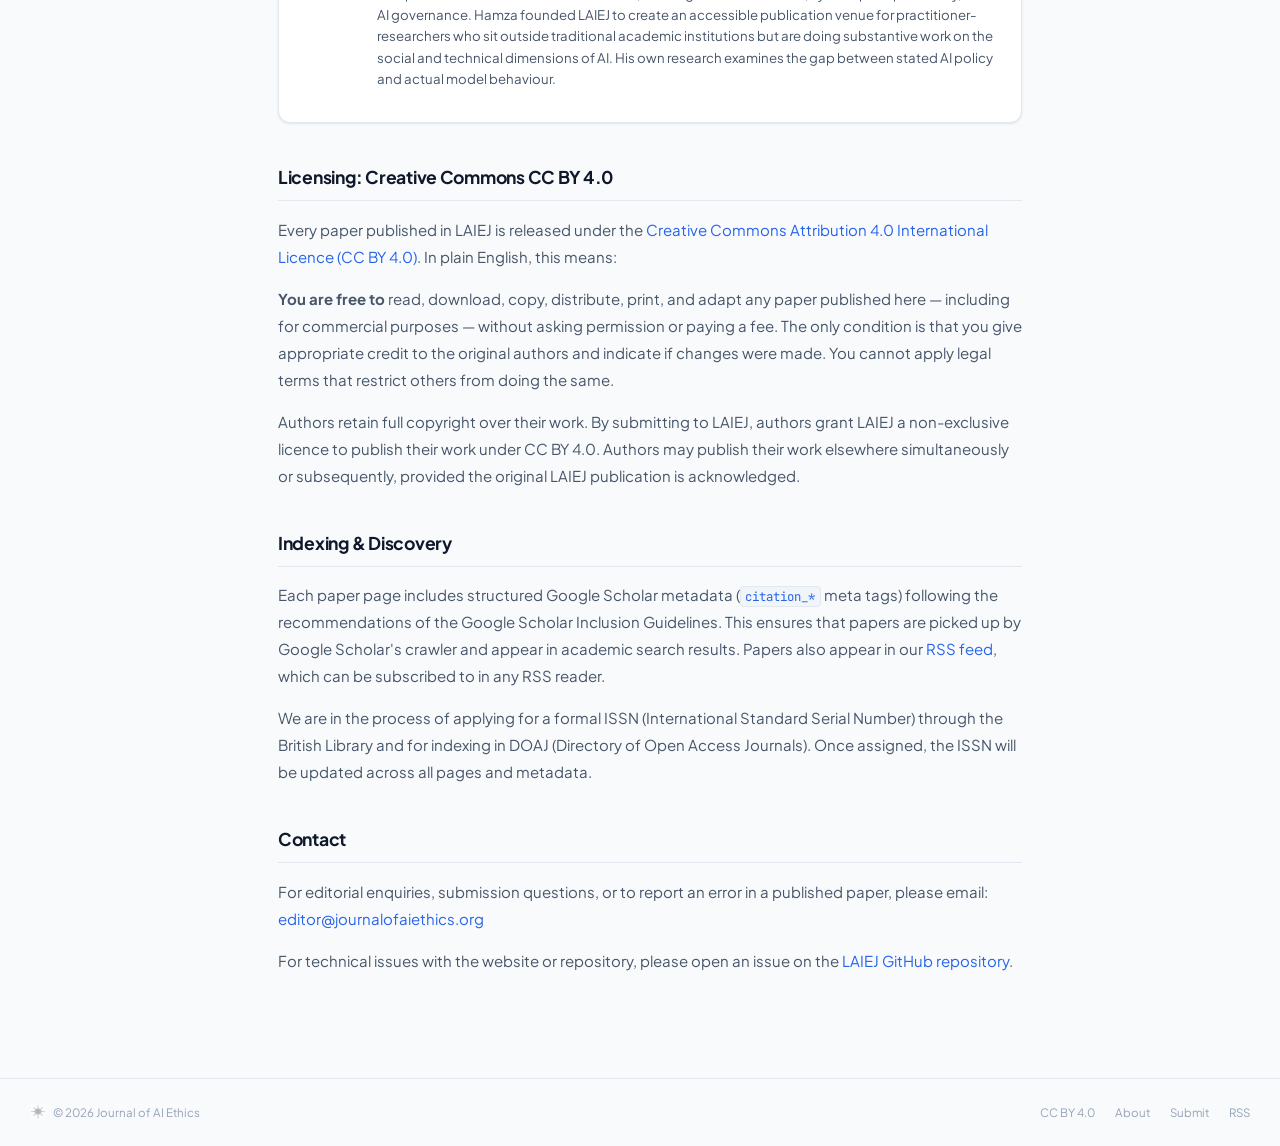
==== commit 2d23a042: "added website" ====
--- a/about.html
+++ b/about.html
@@ -16,11 +16,7 @@
   <!-- Top Navigation -->
   <nav class="top-nav" role="navigation" aria-label="Main navigation">
     <a href="index.html" class="top-nav__brand">
-      <div class="brand-mark" aria-hidden="true">
-        <svg width="16" height="16" viewBox="0 0 24 24" fill="none" stroke="white" stroke-width="2" stroke-linecap="round" stroke-linejoin="round">
-          <polygon points="12 2 15.09 8.26 22 9.27 17 14.14 18.18 21.02 12 17.77 5.82 21.02 7 14.14 2 9.27 8.91 8.26 12 2"/>
-        </svg>
-      </div>
+      <img src="logo.png" class="brand-logo" alt="" aria-hidden="true">
       <div class="brand-wordmark">Journal of <em>AI Ethics</em></div>
     </a>
     <div class="top-nav__spacer"></div>
@@ -221,7 +217,10 @@
   <footer class="site-footer">
     <div class="site-wrapper">
       <div class="footer-inner">
-        <span>© 2026 Journal of AI Ethics</span>
+        <div class="footer-brand">
+          <img src="logo.png" class="footer-logo" alt="">
+          <span>© 2026 Journal of AI Ethics</span>
+        </div>
         <div class="footer-links">
           <a href="https://creativecommons.org/licenses/by/4.0/" target="_blank" rel="noopener">CC BY 4.0</a>
           <a href="about.html">About</a>
--- a/styles.css
+++ b/styles.css
@@ -149,16 +149,15 @@
 }
 .top-nav__brand:hover { text-decoration: none; }
 
-.brand-mark {
-  width: 34px;
-  height: 34px;
-  border-radius: 9px;
-  background: var(--gradient);
-  display: flex;
-  align-items: center;
-  justify-content: center;
+.brand-logo {
+  width: 30px;
+  height: 30px;
+  object-fit: contain;
+  display: block;
   flex-shrink: 0;
-  box-shadow: 0 2px 8px rgba(37,99,235,0.35);
+}
+[data-theme="dark"] .brand-logo {
+  filter: invert(1);
 }
 
 .brand-wordmark {
@@ -449,6 +448,21 @@
   bottom: -80px;
   left: 18%;
   pointer-events: none;
+}
+
+.hero-logo-bg {
+  position: absolute;
+  right: 6%;
+  top: 50%;
+  transform: translateY(-50%);
+  width: 300px;
+  height: 300px;
+  object-fit: contain;
+  opacity: 0.055;
+  filter: invert(1);
+  pointer-events: none;
+  user-select: none;
+  z-index: 0;
 }
 
 .hero-grid-pattern {
@@ -994,6 +1008,9 @@
    ============================================================ */
 .site-footer { border-top: 1px solid var(--border); padding: 1.5rem 0; margin-top: auto; font-size: 0.72rem; color: var(--text-faint); }
 .footer-inner { display: flex; align-items: center; justify-content: space-between; flex-wrap: wrap; gap: 0.5rem; }
+.footer-brand { display: flex; align-items: center; gap: 0.45rem; }
+.footer-logo { width: 16px; height: 16px; object-fit: contain; opacity: 0.45; display: block; }
+[data-theme="dark"] .footer-logo { filter: invert(1); }
 .footer-links { display: flex; gap: 1.25rem; }
 .site-footer a { color: var(--text-faint); text-decoration: none; }
 .site-footer a:hover { color: var(--accent); }
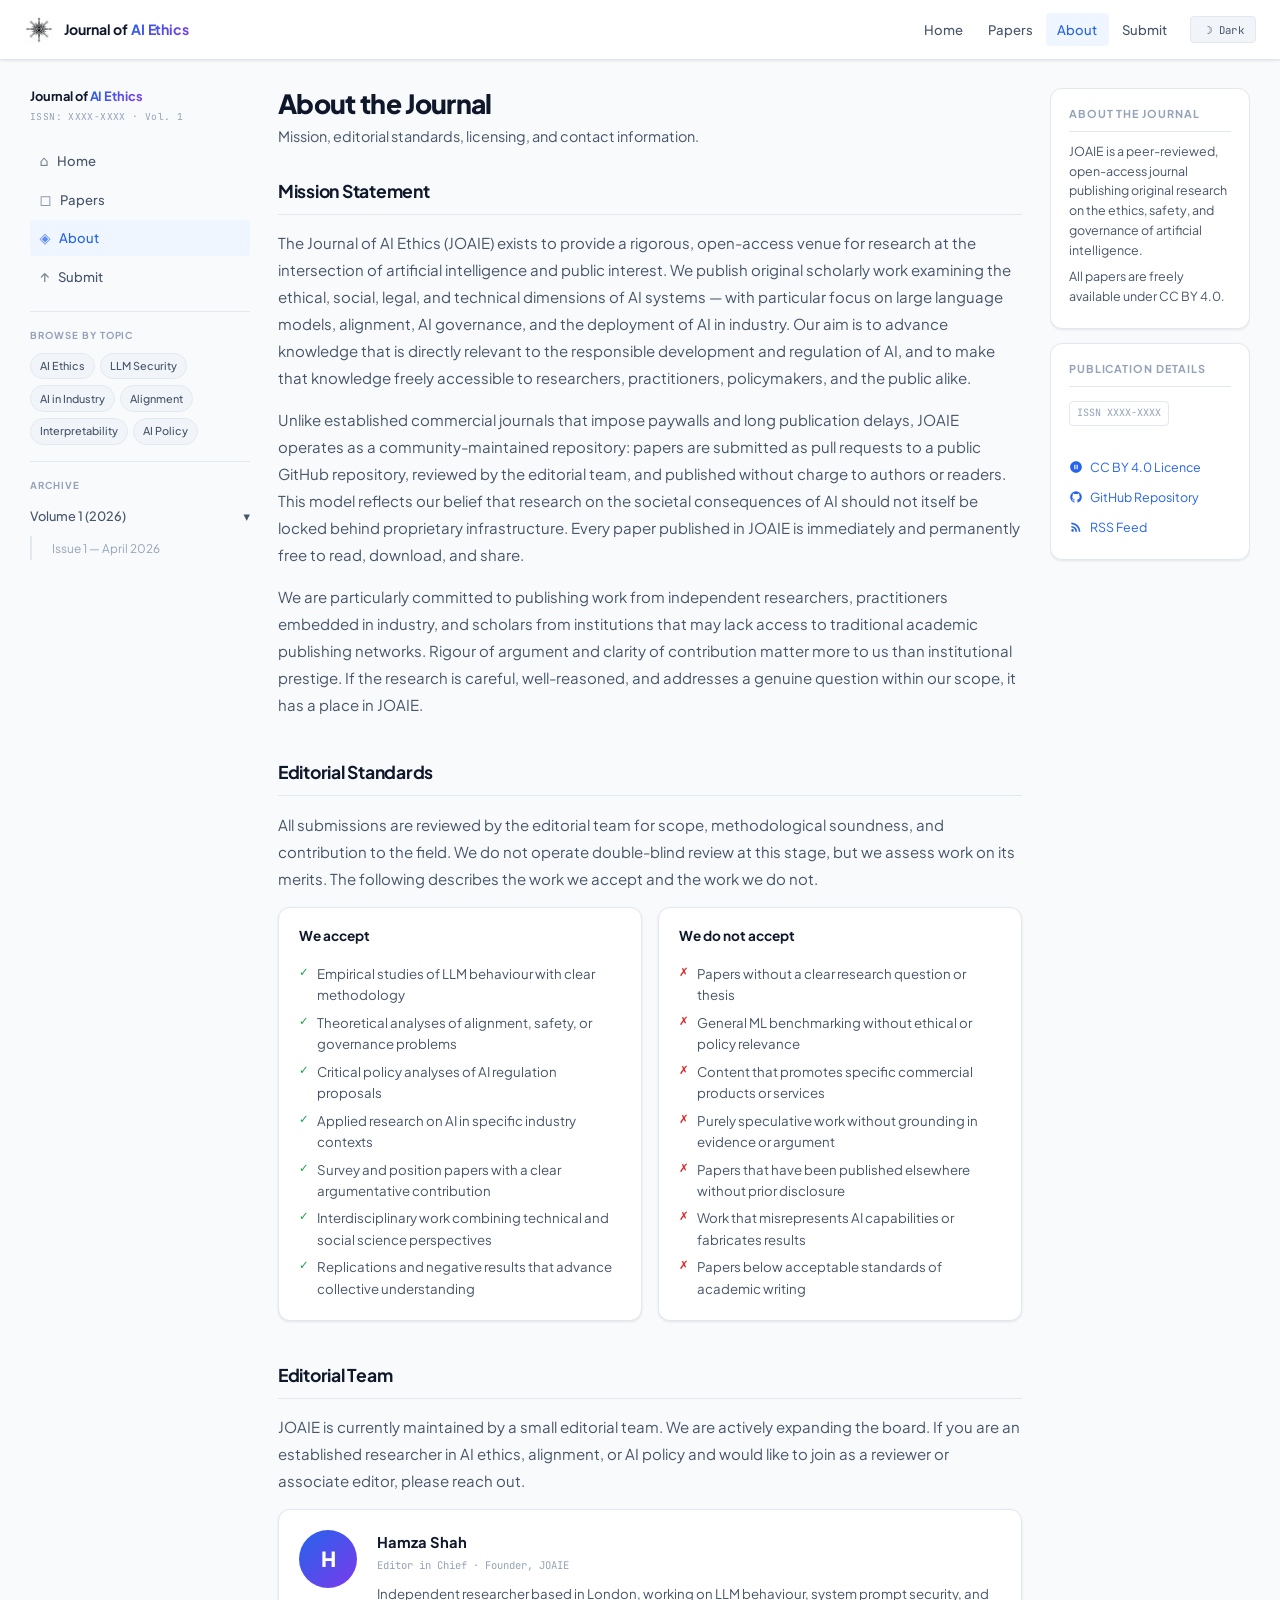
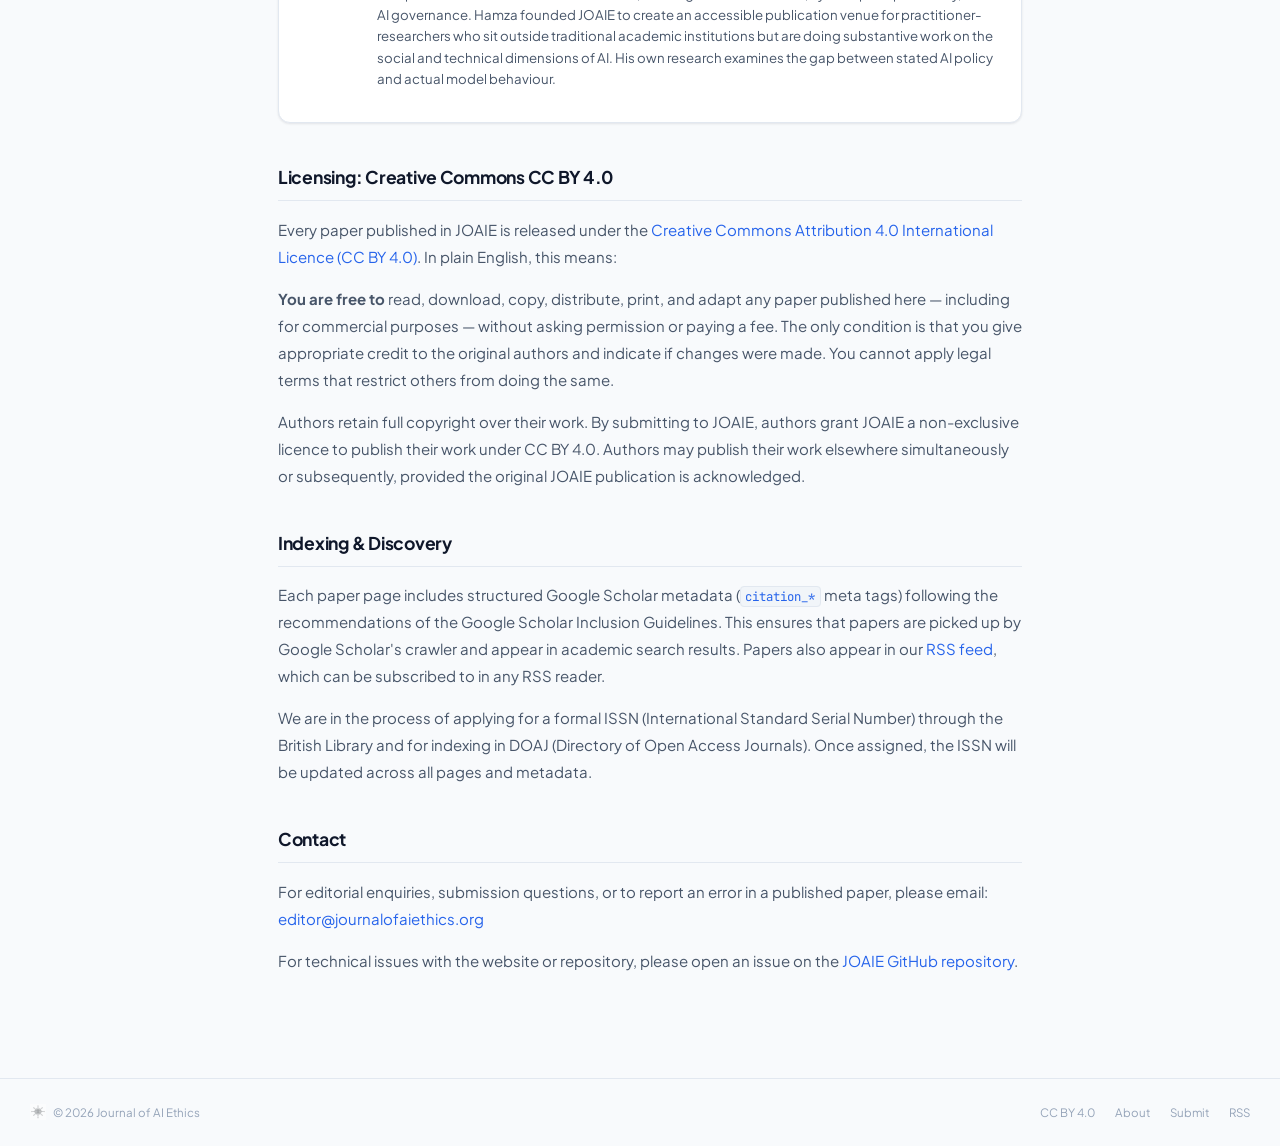
==== commit 9b0c07f6: "fixed references to JOAIE" ====
--- a/about.html
+++ b/about.html
@@ -16,7 +16,7 @@
   <!-- Top Navigation -->
   <nav class="top-nav" role="navigation" aria-label="Main navigation">
     <a href="index.html" class="top-nav__brand">
-      <img src="logo.png" class="brand-logo" alt="" aria-hidden="true">
+      <img src="logo.png" class="brand-logo" style="width:30px;height:30px;max-width:30px;" alt="" aria-hidden="true">
       <div class="brand-wordmark">Journal of <em>AI Ethics</em></div>
     </a>
     <div class="top-nav__spacer"></div>
@@ -84,13 +84,13 @@
         <section class="about-section" aria-labelledby="mission-heading">
           <h2 id="mission-heading">Mission Statement</h2>
           <p>
-            The Journal of AI Ethics (LAIEJ) exists to provide a rigorous, open-access venue for research at the intersection of artificial intelligence and public interest. We publish original scholarly work examining the ethical, social, legal, and technical dimensions of AI systems — with particular focus on large language models, alignment, AI governance, and the deployment of AI in industry. Our aim is to advance knowledge that is directly relevant to the responsible development and regulation of AI, and to make that knowledge freely accessible to researchers, practitioners, policymakers, and the public alike.
-          </p>
-          <p>
-            Unlike established commercial journals that impose paywalls and long publication delays, LAIEJ operates as a community-maintained repository: papers are submitted as pull requests to a public GitHub repository, reviewed by the editorial team, and published without charge to authors or readers. This model reflects our belief that research on the societal consequences of AI should not itself be locked behind proprietary infrastructure. Every paper published in LAIEJ is immediately and permanently free to read, download, and share.
-          </p>
-          <p>
-            We are particularly committed to publishing work from independent researchers, practitioners embedded in industry, and scholars from institutions that may lack access to traditional academic publishing networks. Rigour of argument and clarity of contribution matter more to us than institutional prestige. If the research is careful, well-reasoned, and addresses a genuine question within our scope, it has a place in LAIEJ.
+            The Journal of AI Ethics (JOAIE) exists to provide a rigorous, open-access venue for research at the intersection of artificial intelligence and public interest. We publish original scholarly work examining the ethical, social, legal, and technical dimensions of AI systems — with particular focus on large language models, alignment, AI governance, and the deployment of AI in industry. Our aim is to advance knowledge that is directly relevant to the responsible development and regulation of AI, and to make that knowledge freely accessible to researchers, practitioners, policymakers, and the public alike.
+          </p>
+          <p>
+            Unlike established commercial journals that impose paywalls and long publication delays, JOAIE operates as a community-maintained repository: papers are submitted as pull requests to a public GitHub repository, reviewed by the editorial team, and published without charge to authors or readers. This model reflects our belief that research on the societal consequences of AI should not itself be locked behind proprietary infrastructure. Every paper published in JOAIE is immediately and permanently free to read, download, and share.
+          </p>
+          <p>
+            We are particularly committed to publishing work from independent researchers, practitioners embedded in industry, and scholars from institutions that may lack access to traditional academic publishing networks. Rigour of argument and clarity of contribution matter more to us than institutional prestige. If the research is careful, well-reasoned, and addresses a genuine question within our scope, it has a place in JOAIE.
           </p>
         </section>
 
@@ -129,14 +129,14 @@
         <!-- Editor in Chief -->
         <section class="about-section" aria-labelledby="editor-heading">
           <h2 id="editor-heading">Editorial Team</h2>
-          <p>LAIEJ is currently maintained by a small editorial team. We are actively expanding the board. If you are an established researcher in AI ethics, alignment, or AI policy and would like to join as a reviewer or associate editor, please reach out.</p>
+          <p>JOAIE is currently maintained by a small editorial team. We are actively expanding the board. If you are an established researcher in AI ethics, alignment, or AI policy and would like to join as a reviewer or associate editor, please reach out.</p>
           <div class="editor-card">
             <div class="editor-avatar" aria-hidden="true">H</div>
             <div class="editor-info">
               <h3>Hamza Shah</h3>
-              <div class="editor-title">Editor in Chief · Founder, LAIEJ</div>
+              <div class="editor-title">Editor in Chief · Founder, JOAIE</div>
               <p>
-                Independent researcher based in London, working on LLM behaviour, system prompt security, and AI governance. Hamza founded LAIEJ to create an accessible publication venue for practitioner-researchers who sit outside traditional academic institutions but are doing substantive work on the social and technical dimensions of AI. His own research examines the gap between stated AI policy and actual model behaviour.
+                Independent researcher based in London, working on LLM behaviour, system prompt security, and AI governance. Hamza founded JOAIE to create an accessible publication venue for practitioner-researchers who sit outside traditional academic institutions but are doing substantive work on the social and technical dimensions of AI. His own research examines the gap between stated AI policy and actual model behaviour.
               </p>
             </div>
           </div>
@@ -146,13 +146,13 @@
         <section class="about-section" aria-labelledby="license-heading">
           <h2 id="license-heading">Licensing: Creative Commons CC BY 4.0</h2>
           <p>
-            Every paper published in LAIEJ is released under the <a href="https://creativecommons.org/licenses/by/4.0/" target="_blank" rel="noopener">Creative Commons Attribution 4.0 International Licence (CC BY 4.0)</a>. In plain English, this means:
+            Every paper published in JOAIE is released under the <a href="https://creativecommons.org/licenses/by/4.0/" target="_blank" rel="noopener">Creative Commons Attribution 4.0 International Licence (CC BY 4.0)</a>. In plain English, this means:
           </p>
           <p>
             <strong>You are free to</strong> read, download, copy, distribute, print, and adapt any paper published here — including for commercial purposes — without asking permission or paying a fee. The only condition is that you give appropriate credit to the original authors and indicate if changes were made. You cannot apply legal terms that restrict others from doing the same.
           </p>
           <p>
-            Authors retain full copyright over their work. By submitting to LAIEJ, authors grant LAIEJ a non-exclusive licence to publish their work under CC BY 4.0. Authors may publish their work elsewhere simultaneously or subsequently, provided the original LAIEJ publication is acknowledged.
+            Authors retain full copyright over their work. By submitting to JOAIE, authors grant JOAIE a non-exclusive licence to publish their work under CC BY 4.0. Authors may publish their work elsewhere simultaneously or subsequently, provided the original JOAIE publication is acknowledged.
           </p>
         </section>
 
@@ -176,7 +176,7 @@
           </p>
           <p>
             For technical issues with the website or repository, please open an issue on the
-            <a href="#" target="_blank" rel="noopener">LAIEJ GitHub repository</a>.
+            <a href="#" target="_blank" rel="noopener">JOAIE GitHub repository</a>.
           </p>
         </section>
 
@@ -187,7 +187,7 @@
 
         <div class="sidebar-widget">
           <h2 class="sidebar-widget__title">About the Journal</h2>
-          <p>LAIEJ is a peer-reviewed, open-access journal publishing original research on the ethics, safety, and governance of artificial intelligence.</p>
+          <p>JOAIE is a peer-reviewed, open-access journal publishing original research on the ethics, safety, and governance of artificial intelligence.</p>
           <p>All papers are freely available under CC BY 4.0.</p>
         </div>
 
@@ -218,7 +218,7 @@
     <div class="site-wrapper">
       <div class="footer-inner">
         <div class="footer-brand">
-          <img src="logo.png" class="footer-logo" alt="">
+          <img src="logo.png" class="footer-logo" style="width:16px;height:16px;max-width:16px;" alt="">
           <span>© 2026 Journal of AI Ethics</span>
         </div>
         <div class="footer-links">
--- a/styles.css
+++ b/styles.css
@@ -1057,3 +1057,115 @@
   .editor-card { flex-direction: column; }
   .footer-inner { flex-direction: column; align-items: flex-start; gap: 0.75rem; }
 }
+
+/* ============================================================
+   PAYWALL — Paper under active research
+   ============================================================ */
+.paper-card--wip {
+  position: relative;
+  overflow: hidden;
+}
+
+/* Wrapper clips the article and holds the blur + gate overlays */
+.paywall-wrapper {
+  position: relative;
+  max-height: 660px;
+  overflow: hidden;
+}
+
+/* Frosted overlay box covering the gated content */
+.paywall-blur {
+  position: absolute;
+  top: 0;
+  bottom: 0;
+  left: 0;
+  right: 0;
+  background: rgba(255, 255, 255, 0.82);
+  backdrop-filter: blur(12px);
+  -webkit-backdrop-filter: blur(12px);
+  z-index: 1;
+  pointer-events: none;
+}
+
+[data-theme="dark"] .paywall-blur {
+  background: rgba(15, 15, 20, 0.82);
+}
+
+/* Gate card: solid band at the bottom with the CTA */
+.paywall-gate {
+  position: absolute;
+  bottom: 0;
+  left: 0;
+  right: 0;
+  z-index: 2;
+  padding: 2.5rem 1.5rem 2rem;
+  display: flex;
+  flex-direction: column;
+  align-items: center;
+  text-align: center;
+  background: linear-gradient(to bottom, transparent 0%, var(--bg-page) 28px);
+}
+
+.paywall-gate__inner {
+  text-align: center;
+  max-width: 360px;
+}
+
+.paywall-gate__badge {
+  display: inline-flex;
+  align-items: center;
+  gap: 0.4rem;
+  font-family: var(--font-mono);
+  font-size: 0.63rem;
+  font-weight: 600;
+  letter-spacing: 0.07em;
+  text-transform: uppercase;
+  color: #92400E;
+  background: #FEF3C7;
+  border: 1px solid #FCD34D;
+  border-radius: 20px;
+  padding: 0.25rem 0.7rem;
+  margin-bottom: 0.8rem;
+}
+
+[data-theme="dark"] .paywall-gate__badge {
+  color: #FCD34D;
+  background: rgba(252, 211, 77, 0.1);
+  border-color: rgba(252, 211, 77, 0.28);
+}
+
+.paywall-gate__title {
+  font-family: var(--font-ui);
+  font-size: 1rem;
+  font-weight: 700;
+  color: var(--text);
+  margin: 0 0 0.45rem 0;
+  line-height: 1.3;
+}
+
+.paywall-gate__desc {
+  font-size: 0.8rem;
+  color: var(--text-muted);
+  line-height: 1.65;
+  margin: 0 0 1.1rem 0;
+}
+
+.paywall-gate__btn {
+  display: inline-flex;
+  align-items: center;
+  gap: 0.4rem;
+  font-family: var(--font-ui);
+  font-size: 0.8rem;
+  font-weight: 600;
+  color: #fff;
+  background: var(--accent);
+  border: none;
+  border-radius: var(--radius);
+  padding: 0.5rem 1.1rem;
+  text-decoration: none;
+  cursor: pointer;
+  transition: opacity 0.15s;
+  white-space: nowrap;
+}
+
+.paywall-gate__btn:hover { opacity: 0.82; }
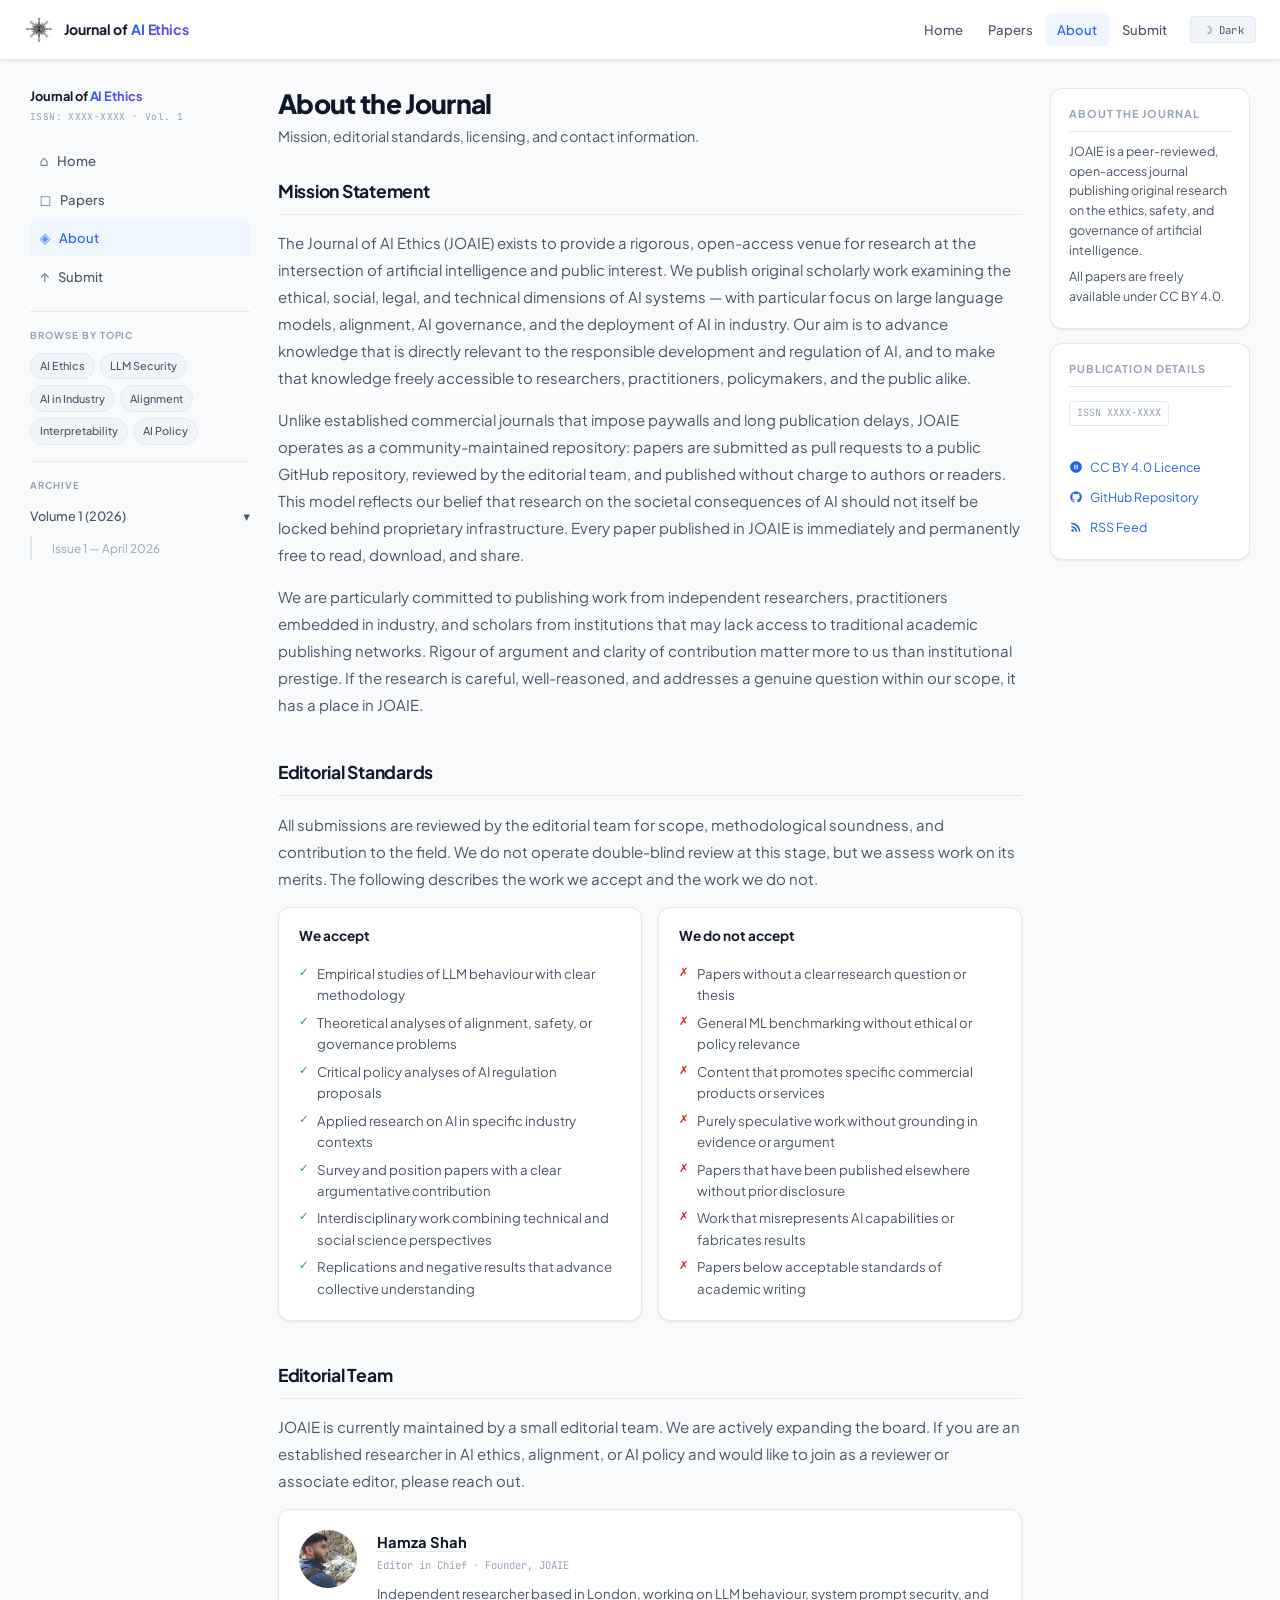
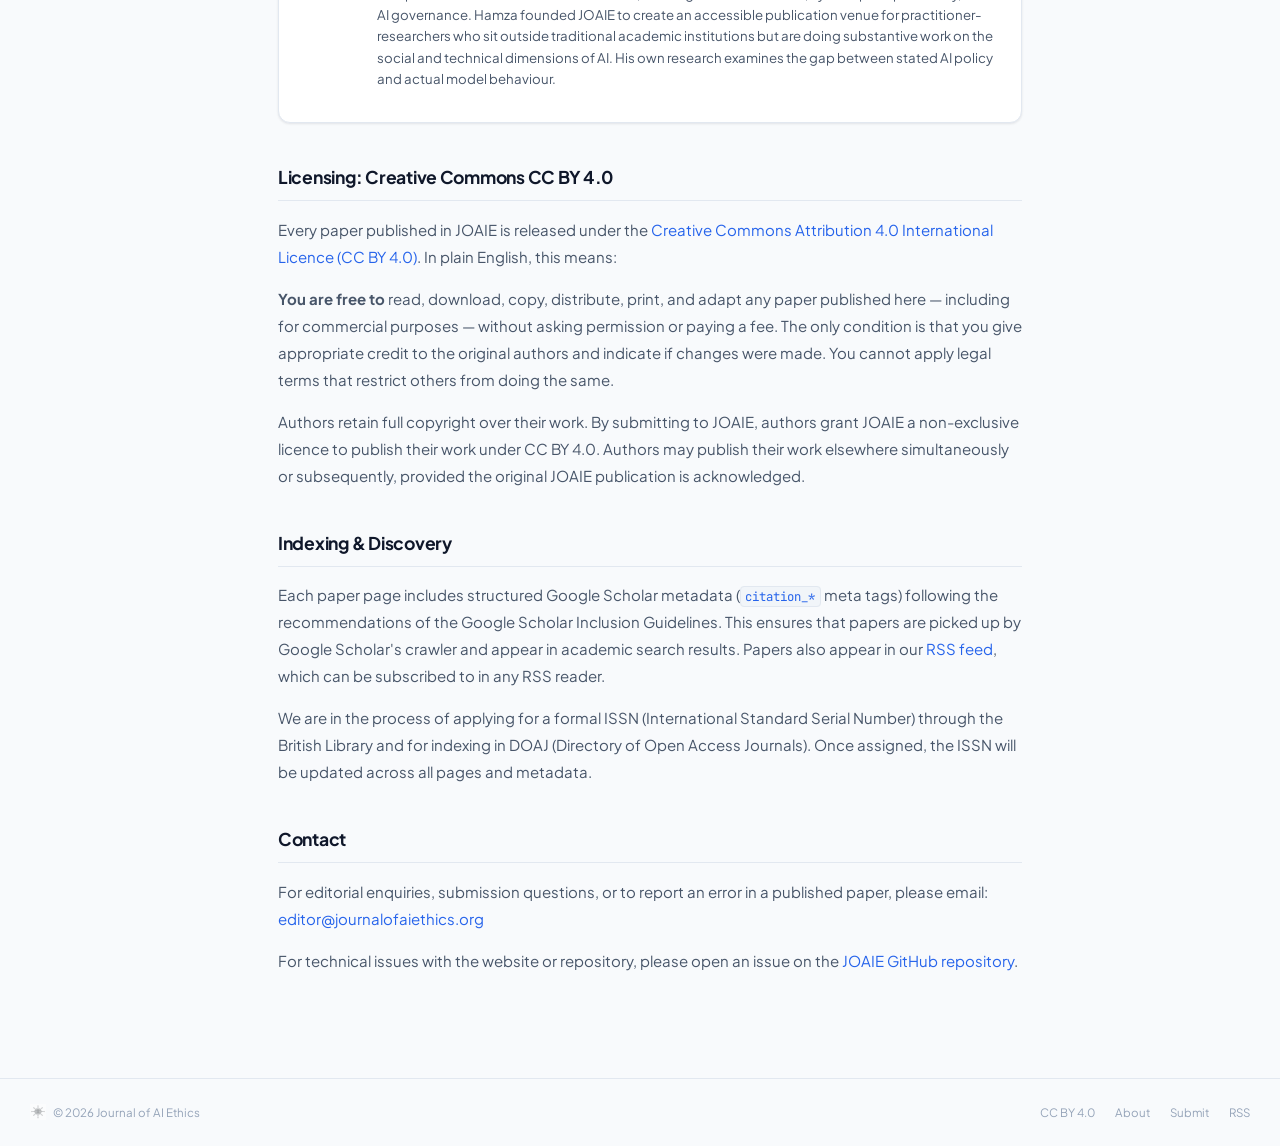
==== commit 8fd4e5b3: "added my prfoile pic to about section" ====
--- a/about.html
+++ b/about.html
@@ -131,9 +131,9 @@
           <h2 id="editor-heading">Editorial Team</h2>
           <p>JOAIE is currently maintained by a small editorial team. We are actively expanding the board. If you are an established researcher in AI ethics, alignment, or AI policy and would like to join as a reviewer or associate editor, please reach out.</p>
           <div class="editor-card">
-            <div class="editor-avatar" aria-hidden="true">H</div>
+            <img src="Hamza Profile.JPG" alt="Hamza Shah" class="editor-avatar" style="object-fit:cover;">
             <div class="editor-info">
-              <h3>Hamza Shah</h3>
+              <h3><a href="https://www.linkedin.com/in/hamza-shah-751335223/" target="_blank" rel="noopener" style="color:inherit;text-decoration:none;border-bottom:1px solid var(--border);">Hamza Shah</a></h3>
               <div class="editor-title">Editor in Chief · Founder, JOAIE</div>
               <p>
                 Independent researcher based in London, working on LLM behaviour, system prompt security, and AI governance. Hamza founded JOAIE to create an accessible publication venue for practitioner-researchers who sit outside traditional academic institutions but are doing substantive work on the social and technical dimensions of AI. His own research examines the gap between stated AI policy and actual model behaviour.
